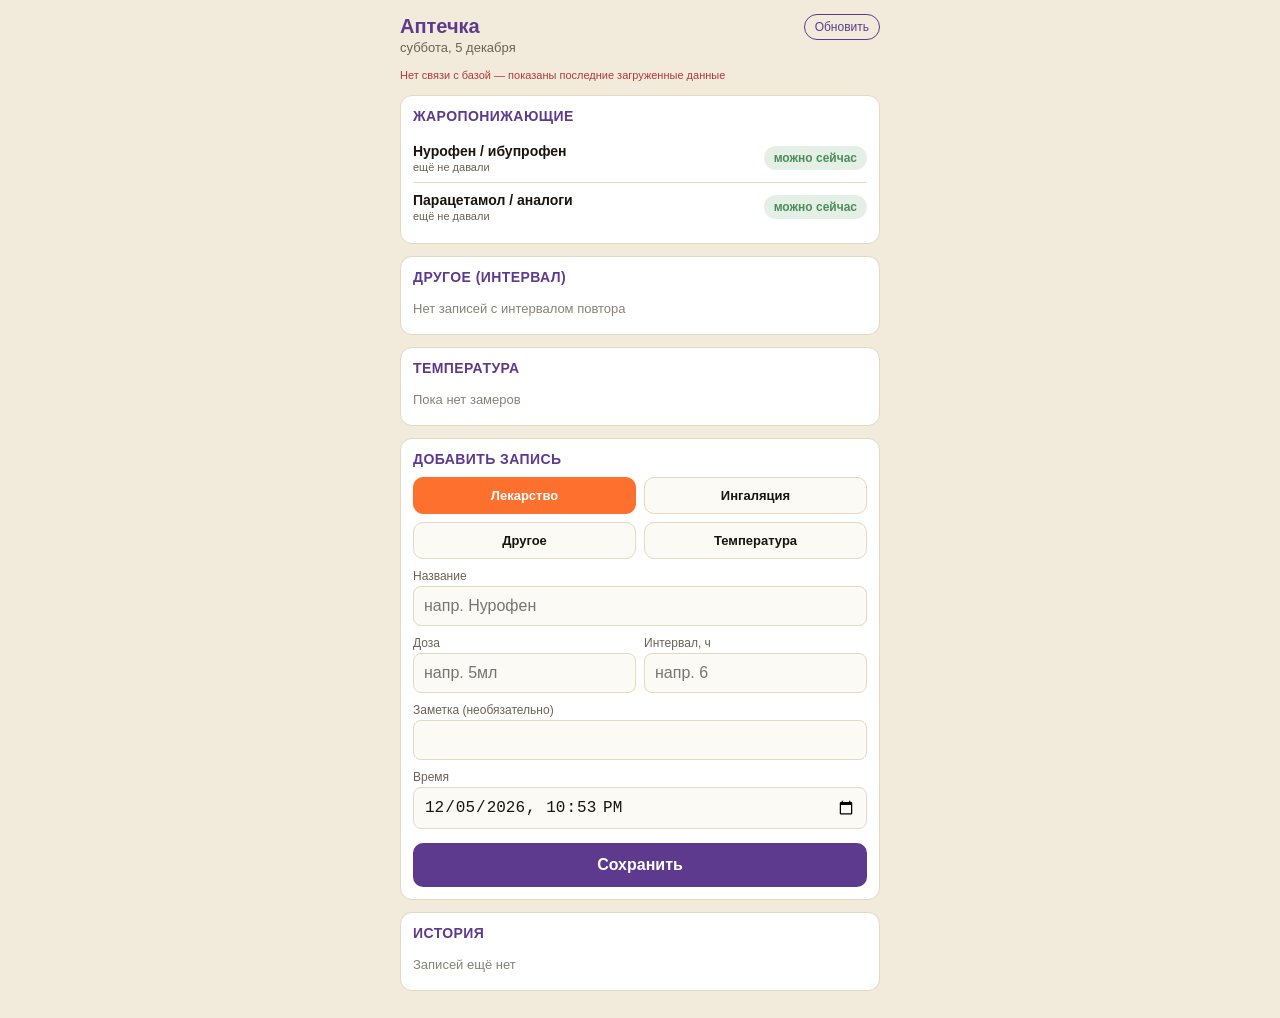
==== aptechka.html @ 1206eee1 "Add files via upload" ====
<!DOCTYPE html>
<html lang="ru">
<head>
<meta charset="UTF-8">
<meta name="viewport" content="width=device-width, initial-scale=1.0">
<title>Аптечка</title>
<style>
  :root {
    --bg: #F2EBDB;
    --purple: #5D3A8E;
    --orange: #FE702D;
    --dark: #1A1410;
    --green: #4C8C5A;
    --red: #B23A3A;
    --card: #FFFFFF;
    --border: #E3D8C0;
  }
  * { box-sizing: border-box; }
  body {
    background: var(--bg);
    color: var(--dark);
    font-family: -apple-system, BlinkMacSystemFont, "Segoe UI", Roboto, sans-serif;
    margin: 0;
    padding: 14px;
  }
  #mt-root { max-width: 480px; margin: 0 auto; }
  h1 { font-size: 20px; margin: 0 0 2px 0; color: var(--purple); display: inline-block; }
  .sub { font-size: 13px; color: #6b6259; margin-bottom: 14px; }
  .mt-head-row { display: flex; justify-content: space-between; align-items: center; }
  .mt-refresh {
    font-size: 12px; color: var(--purple); border: 1px solid var(--purple);
    border-radius: 20px; padding: 5px 10px; cursor: pointer; background: none;
  }
  .mt-sync-note { font-size: 11px; color: #8a8177; margin-bottom: 14px; }
  .mt-sync-note.err { color: var(--red); }

  .mt-section {
    background: var(--card); border-radius: 12px; padding: 12px;
    margin-bottom: 12px; border: 1px solid var(--border);
  }
  .mt-section h2 {
    font-size: 14px; margin: 0 0 10px 0; color: var(--purple);
    text-transform: uppercase; letter-spacing: 0.03em;
  }

  .mt-status-row {
    display: flex; justify-content: space-between; align-items: center;
    padding: 9px 0; border-bottom: 1px solid var(--border); gap: 8px;
  }
  .mt-status-row:last-child { border-bottom: none; }
  .mt-status-name { font-weight: 600; font-size: 14px; }
  .mt-status-sub { font-size: 11px; color: #6b6259; margin-top: 2px; }
  .mt-chip {
    padding: 5px 10px; border-radius: 20px; font-size: 12px;
    font-weight: 700; white-space: nowrap;
  }
  .mt-chip.ok { background: #E4F0E5; color: var(--green); }
  .mt-chip.wait { background: #FFE9DC; color: var(--orange); }
  .mt-chip.warn { background: #F7DEDE; color: var(--red); }
  .mt-empty { font-size: 13px; color: #8a8177; padding: 6px 0; }

  .mt-temp-list { display: flex; flex-direction: column; gap: 2px; }
  .mt-temp-item { display: flex; justify-content: space-between; font-size: 13px; padding: 5px 0; }

  .mt-type-grid { display: grid; grid-template-columns: 1fr 1fr; gap: 8px; margin-bottom: 4px; }
  .mt-type-btn {
    padding: 10px 6px; text-align: center; border-radius: 10px;
    background: #FCFAF4; border: 1px solid var(--border);
    font-size: 13px; font-weight: 600; cursor: pointer; -webkit-tap-highlight-color: transparent;
  }
  .mt-type-btn.active { background: var(--orange); color: white; border-color: var(--orange); }

  .mt-form label { display: block; font-size: 12px; color: #6b6259; margin: 10px 0 3px 0; }
  .mt-form input {
    width: 100%; padding: 10px; border-radius: 8px; border: 1px solid var(--border);
    font-size: 16px; background: #FCFAF4; color: var(--dark);
  }
  .mt-row2 { display: flex; gap: 8px; }
  .mt-row2 > div { flex: 1; }

  .mt-btn {
    margin-top: 14px; width: 100%; padding: 13px; border-radius: 10px; border: none;
    background: var(--purple); color: white; font-weight: 700; font-size: 16px; cursor: pointer;
  }
  .mt-btn:disabled { opacity: 0.5; }

  .mt-history-item {
    display: flex; justify-content: space-between; align-items: flex-start;
    padding: 8px 0; border-bottom: 1px solid var(--border); font-size: 13px; gap: 8px;
  }
  .mt-history-item:last-child { border-bottom: none; }
  .mt-history-left { flex: 1; }
  .mt-history-time { color: #6b6259; font-size: 11px; }
  .mt-del {
    background: none; border: none; color: #b0a595; font-size: 20px;
    cursor: pointer; padding: 0 6px; line-height: 1;
  }
</style>
</head>
<body>
<div id="mt-root">
  <div id="mt-app"><div class="mt-empty">Загрузка...</div></div>
</div>

<script>
(function() {
  var SB = "https://btgtgcwbrrnfbctchata.supabase.co";
  var SK = "eyJhbGciOiJIUzI1NiIsInR5cCI6IkpXVCJ9.eyJpc3MiOiJzdXBhYmFzZSIsInJlZiI6ImJ0Z3RnY3dicnJuZmJjdGNoYXRhIiwicm9sZSI6ImFub24iLCJpYXQiOjE3NzY3MTQ2OTgsImV4cCI6MjA5MjI5MDY5OH0.lyEWFcmsL3GIm0FrEZdGkK2uRSx26cNiBGFvCVsjdsY";
  var SH = { "apikey": SK, "Authorization": "Bearer " + SK, "Content-Type": "application/json", "Prefer": "return=representation" };
  var TABLE = "med_log";

  var state = { entries: [], formType: "Лекарство", syncError: null, loaded: false };

  var FAMILIES = {
    ibuprofen: { label: "Нурофен / ибупрофен", keywords: ["нурофен","ибупрофен","ибуфен","адвил","некст"] },
    paracetamol: { label: "Парацетамол / аналоги", keywords: ["парацетамол","панадол","panadol","эффералган","цефекон","калпол","тайленол"] }
  };
  var SAME_INTERVAL_H = 6;
  var CROSS_INTERVAL_H = 1;

  function detectFamily(name) {
    var n = (name || "").toLowerCase();
    for (var key in FAMILIES) {
      var kws = FAMILIES[key].keywords;
      for (var i = 0; i < kws.length; i++) {
        if (n.indexOf(kws[i]) !== -1) return key;
      }
    }
    return null;
  }

  function detectInterval(name) {
    return detectFamily(name) ? SAME_INTERVAL_H : null;
  }

  function fmtTime(iso) {
    var d = new Date(iso);
    var hh = String(d.getHours()).padStart(2, "0");
    var mm = String(d.getMinutes()).padStart(2, "0");
    var day = d.toLocaleDateString("ru-RU", { day: "2-digit", month: "2-digit" });
    var isToday = d.toDateString() === new Date().toDateString();
    return (isToday ? "" : day + " ") + hh + ":" + mm;
  }

  function fmtDuration(ms) {
    var neg = ms < 0;
    ms = Math.abs(ms);
    var totalMin = Math.round(ms / 60000);
    var h = Math.floor(totalMin / 60);
    var m = totalMin % 60;
    var str = (h > 0 ? h + "ч " : "") + m + "м";
    return neg ? "просрочено на " + str : str;
  }

  function nowLocalInputValue() {
    var d = new Date();
    d.setMinutes(d.getMinutes() - d.getTimezoneOffset());
    return d.toISOString().slice(0, 16);
  }

  function escapeHtml(s) {
    if (s === undefined || s === null) return "";
    return String(s).replace(/[&<>"']/g, function(c) {
      return { "&": "&amp;", "<": "&lt;", ">": "&gt;", '"': "&quot;", "'": "&#39;" }[c];
    });
  }

  async function dbList() {
    var res = await fetch(SB + "/rest/v1/" + TABLE + "?order=time.desc&limit=200", { headers: SH });
    if (!res.ok) throw new Error("list failed: " + res.status);
    return res.json();
  }

  async function dbInsert(entry) {
    var res = await fetch(SB + "/rest/v1/" + TABLE, {
      method: "POST", headers: SH, body: JSON.stringify(entry)
    });
    if (!res.ok) throw new Error("insert failed: " + res.status);
    return res.json();
  }

  async function dbDelete(id) {
    var res = await fetch(SB + "/rest/v1/" + TABLE + "?id=eq." + id, {
      method: "DELETE", headers: SH
    });
    if (!res.ok) throw new Error("delete failed: " + res.status);
  }

  async function refresh(silent) {
    try {
      var rows = await dbList();
      state.entries = rows;
      state.syncError = null;
      state.loaded = true;
    } catch (e) {
      state.syncError = "Нет связи с базой — показаны последние загруженные данные";
      state.loaded = true;
    }
    render();
  }

  function lastOf(entries, predicate) {
    var filtered = entries.filter(predicate);
    if (filtered.length === 0) return null;
    return filtered.reduce(function(a, b) { return new Date(a.time) > new Date(b.time) ? a : b; });
  }

  function renderAntipyreticBoard() {
    var entries = state.entries.filter(function(e) { return e.type === "Лекарство"; });
    var now = new Date();
    var html = "";
    var lastByFamily = {};
    for (var key in FAMILIES) {
      lastByFamily[key] = lastOf(entries, function(e) { return detectFamily(e.name) === key; });
    }
    for (var famKey in FAMILIES) {
      var own = lastByFamily[famKey];
      var otherKey = famKey === "ibuprofen" ? "paracetamol" : "ibuprofen";
      var other = lastByFamily[otherKey];
      var constraints = [];
      if (own) constraints.push(new Date(own.time).getTime() + SAME_INTERVAL_H * 3600000);
      if (other) constraints.push(new Date(other.time).getTime() + CROSS_INTERVAL_H * 3600000);
      var chipClass = "ok", chipText = "можно сейчас";
      if (constraints.length > 0) {
        var nextAllowed = Math.max.apply(null, constraints);
        var remaining = nextAllowed - now;
        if (remaining > 0) { chipClass = "wait"; chipText = "через " + fmtDuration(remaining); }
      }
      var count24 = entries.filter(function(e) {
        return detectFamily(e.name) === famKey && (now - new Date(e.time)) < 24 * 3600000;
      }).length;
      var maxPerDay = Math.floor(24 / SAME_INTERVAL_H);
      var warnLine = "";
      if (count24 >= maxPerDay) {
        chipClass = chipClass === "wait" ? "wait" : "warn";
        warnLine = '<div class="mt-status-sub" style="color:var(--red);">' + count24 + ' раз за 24ч — обычно максимум ' + maxPerDay + '</div>';
      }
      var subLine = own
        ? "последний: " + escapeHtml(own.name) + (own.dose ? " · " + escapeHtml(own.dose) : "") + " · " + fmtTime(own.time)
        : "ещё не давали";
      html += '<div class="mt-status-row">' +
        '<div>' +
          '<div class="mt-status-name">' + FAMILIES[famKey].label + '</div>' +
          '<div class="mt-status-sub">' + subLine + '</div>' +
          warnLine +
        '</div>' +
        '<div class="mt-chip ' + chipClass + '">' + chipText + '</div>' +
      '</div>';
    }
    return html;
  }

  function renderOtherBoard() {
    var entries = state.entries.filter(function(e) {
      return (e.type === "Ингаляция" || e.type === "Другое") && e.interval_h && !detectFamily(e.name);
    });
    var groups = {};
    entries.forEach(function(e) {
      var key = e.name.trim().toLowerCase();
      if (!groups[key] || new Date(e.time) > new Date(groups[key].last.time)) {
        groups[key] = { last: e, name: e.name };
      }
    });
    var keys = Object.keys(groups);
    if (keys.length === 0) return '<div class="mt-empty">Нет записей с интервалом повтора</div>';
    var now = new Date();
    var html = "";
    keys.forEach(function(key) {
      var g = groups[key];
      var last = g.last;
      var nextTime = new Date(new Date(last.time).getTime() + last.interval_h * 3600000);
      var remaining = nextTime - now;
      var chipClass = remaining > 0 ? "wait" : "ok";
      var chipText = remaining > 0 ? "через " + fmtDuration(remaining) : "можно сейчас";
      html += '<div class="mt-status-row">' +
        '<div>' +
          '<div class="mt-status-name">' + escapeHtml(g.name) + '</div>' +
          '<div class="mt-status-sub">последний: ' + fmtTime(last.time) + (last.dose ? " · " + escapeHtml(last.dose) : "") + '</div>' +
        '</div>' +
        '<div class="mt-chip ' + chipClass + '">' + chipText + '</div>' +
      '</div>';
    });
    return html;
  }

  function renderTempList() {
    var temps = state.entries.filter(function(e) { return e.type === "Температура"; })
      .sort(function(a, b) { return new Date(b.time) - new Date(a.time); })
      .slice(0, 6);
    if (temps.length === 0) return '<div class="mt-empty">Пока нет замеров</div>';
    var html = '<div class="mt-temp-list">';
    temps.forEach(function(t, i) {
      var arrow = "";
      if (i < temps.length - 1) {
        var diff = parseFloat(t.dose) - parseFloat(temps[i + 1].dose);
        if (diff > 0.05) arrow = ' <span style="color:var(--red);">&#8593;</span>';
        else if (diff < -0.05) arrow = ' <span style="color:var(--green);">&#8595;</span>';
      }
      html += '<div class="mt-temp-item"><span>' + escapeHtml(t.dose) + '&deg;' + arrow + '</span><span class="mt-history-time">' + fmtTime(t.time) + '</span></div>';
    });
    html += '</div>';
    return html;
  }

  function renderHistory() {
    var entries = state.entries.slice(0, 25);
    if (entries.length === 0) return '<div class="mt-empty">Записей ещё нет</div>';
    var html = "";
    entries.forEach(function(e) {
      var label = e.type === "Температура" ? "&#127777; " + escapeHtml(e.dose) + "&deg;" : escapeHtml(e.name) + (e.dose ? " · " + escapeHtml(e.dose) : "");
      var typeTag = e.type !== "Температура" ? '<span style="color:#8a8177;"> · ' + e.type + '</span>' : "";
      html += '<div class="mt-history-item">' +
        '<div class="mt-history-left">' +
          '<div>' + label + typeTag + '</div>' +
          (e.note ? '<div class="mt-status-sub">' + escapeHtml(e.note) + '</div>' : '') +
          '<div class="mt-history-time">' + fmtTime(e.time) + '</div>' +
        '</div>' +
        '<button class="mt-del" onclick="mtDelete(\'' + e.id + '\')">&times;</button>' +
      '</div>';
    });
    return html;
  }

  function render() {
    var app = document.getElementById("mt-app");
    if (!state.loaded) { app.innerHTML = '<div class="mt-empty">Загрузка...</div>'; return; }
    var t = state.formType;

    app.innerHTML =
      '<div class="mt-head-row"><h1>Аптечка</h1><button class="mt-refresh" onclick="mtRefresh()">Обновить</button></div>' +
      '<div class="sub">' + new Date().toLocaleDateString("ru-RU", { weekday: "long", day: "numeric", month: "long" }) + '</div>' +
      (state.syncError ? '<div class="mt-sync-note err">' + state.syncError + '</div>' : '<div class="mt-sync-note">синхронизировано, видно на всех устройствах по этой ссылке</div>') +

      '<div class="mt-section"><h2>Жаропонижающие</h2>' + renderAntipyreticBoard() + '</div>' +
      '<div class="mt-section"><h2>Другое (интервал)</h2>' + renderOtherBoard() + '</div>' +
      '<div class="mt-section"><h2>Температура</h2>' + renderTempList() + '</div>' +

      '<div class="mt-section">' +
        '<h2>Добавить запись</h2>' +
        '<div class="mt-type-grid">' +
          '<div class="mt-type-btn ' + (t === "Лекарство" ? "active" : "") + '" onclick="mtSetType(\'Лекарство\')">Лекарство</div>' +
          '<div class="mt-type-btn ' + (t === "Ингаляция" ? "active" : "") + '" onclick="mtSetType(\'Ингаляция\')">Ингаляция</div>' +
          '<div class="mt-type-btn ' + (t === "Другое" ? "active" : "") + '" onclick="mtSetType(\'Другое\')">Другое</div>' +
          '<div class="mt-type-btn ' + (t === "Температура" ? "active" : "") + '" onclick="mtSetType(\'Температура\')">Температура</div>' +
        '</div>' +
        '<div class="mt-form" id="mt-form-fields"></div>' +
        '<button class="mt-btn" id="mt-save-btn" onclick="mtAdd()">Сохранить</button>' +
      '</div>' +

      '<div class="mt-section">' +
        '<h2>История</h2>' +
        renderHistory() +
      '</div>';

    renderFormFields();
  }

  function renderFormFields() {
    var el = document.getElementById("mt-form-fields");
    var t = state.formType;
    if (t === "Температура") {
      el.innerHTML =
        '<label>Температура, °C</label>' +
        '<input id="mt-temp" type="number" step="0.1" inputmode="decimal" placeholder="напр. 38.7" />' +
        '<label>Время</label>' +
        '<input id="mt-time" type="datetime-local" value="' + nowLocalInputValue() + '" />';
    } else {
      el.innerHTML =
        '<label>Название</label>' +
        '<input id="mt-name" list="mt-suggest" placeholder="напр. Нурофен" oninput="mtOnNameInput()" />' +
        '<datalist id="mt-suggest">' +
          '<option value="Нурофен">' +
          '<option value="Парацетамол">' +
          '<option value="Беродуал">' +
          '<option value="Пульмикорт">' +
        '</datalist>' +
        '<div class="mt-row2">' +
          '<div><label>Доза</label><input id="mt-dose" placeholder="напр. 5мл" /></div>' +
          '<div><label>Интервал, ч</label><input id="mt-interval" type="number" step="0.5" placeholder="напр. 6" /></div>' +
        '</div>' +
        '<label>Заметка (необязательно)</label>' +
        '<input id="mt-note" placeholder="" />' +
        '<label>Время</label>' +
        '<input id="mt-time" type="datetime-local" value="' + nowLocalInputValue() + '" />';
    }
  }

  window.mtSetType = function(t) { state.formType = t; render(); };

  window.mtOnNameInput = function() {
    var nameEl = document.getElementById("mt-name");
    var intervalEl = document.getElementById("mt-interval");
    if (!nameEl || !intervalEl) return;
    var detected = detectInterval(nameEl.value);
    if (detected) intervalEl.value = detected;
  };

  window.mtRefresh = function() { refresh(); };

  window.mtAdd = async function() {
    var timeVal = document.getElementById("mt-time").value;
    if (!timeVal) { alert("Укажи время"); return; }
    var time = new Date(timeVal).toISOString();
    var type = state.formType;
    var payload = null;

    if (type === "Температура") {
      var temp = document.getElementById("mt-temp").value;
      if (!temp) { alert("Укажи температуру"); return; }
      payload = { type: type, name: "Температура", dose: temp, time: time };
    } else {
      var name = document.getElementById("mt-name").value.trim();
      if (!name) { alert("Укажи название"); return; }
      var dose = document.getElementById("mt-dose").value.trim();
      var interval = parseFloat(document.getElementById("mt-interval").value) || null;
      var note = document.getElementById("mt-note").value.trim();
      payload = { type: type, name: name, dose: dose, interval_h: interval, note: note, time: time };
    }

    var btn = document.getElementById("mt-save-btn");
    btn.disabled = true;
    btn.textContent = "Сохраняю...";
    try {
      await dbInsert(payload);
      await refresh();
    } catch (e) {
      alert("Не удалось сохранить — проверь интернет и попробуй ещё раз.");
      btn.disabled = false;
      btn.textContent = "Сохранить";
    }
  };

  window.mtDelete = async function(id) {
    try {
      await dbDelete(id);
      await refresh();
    } catch (e) {
      alert("Не удалось удалить — проверь интернет.");
    }
  };

  refresh();
  setInterval(function() { refresh(true); }, 20000);
  window.addEventListener("focus", function() { refresh(true); });
})();
</script>
</body>
</html>
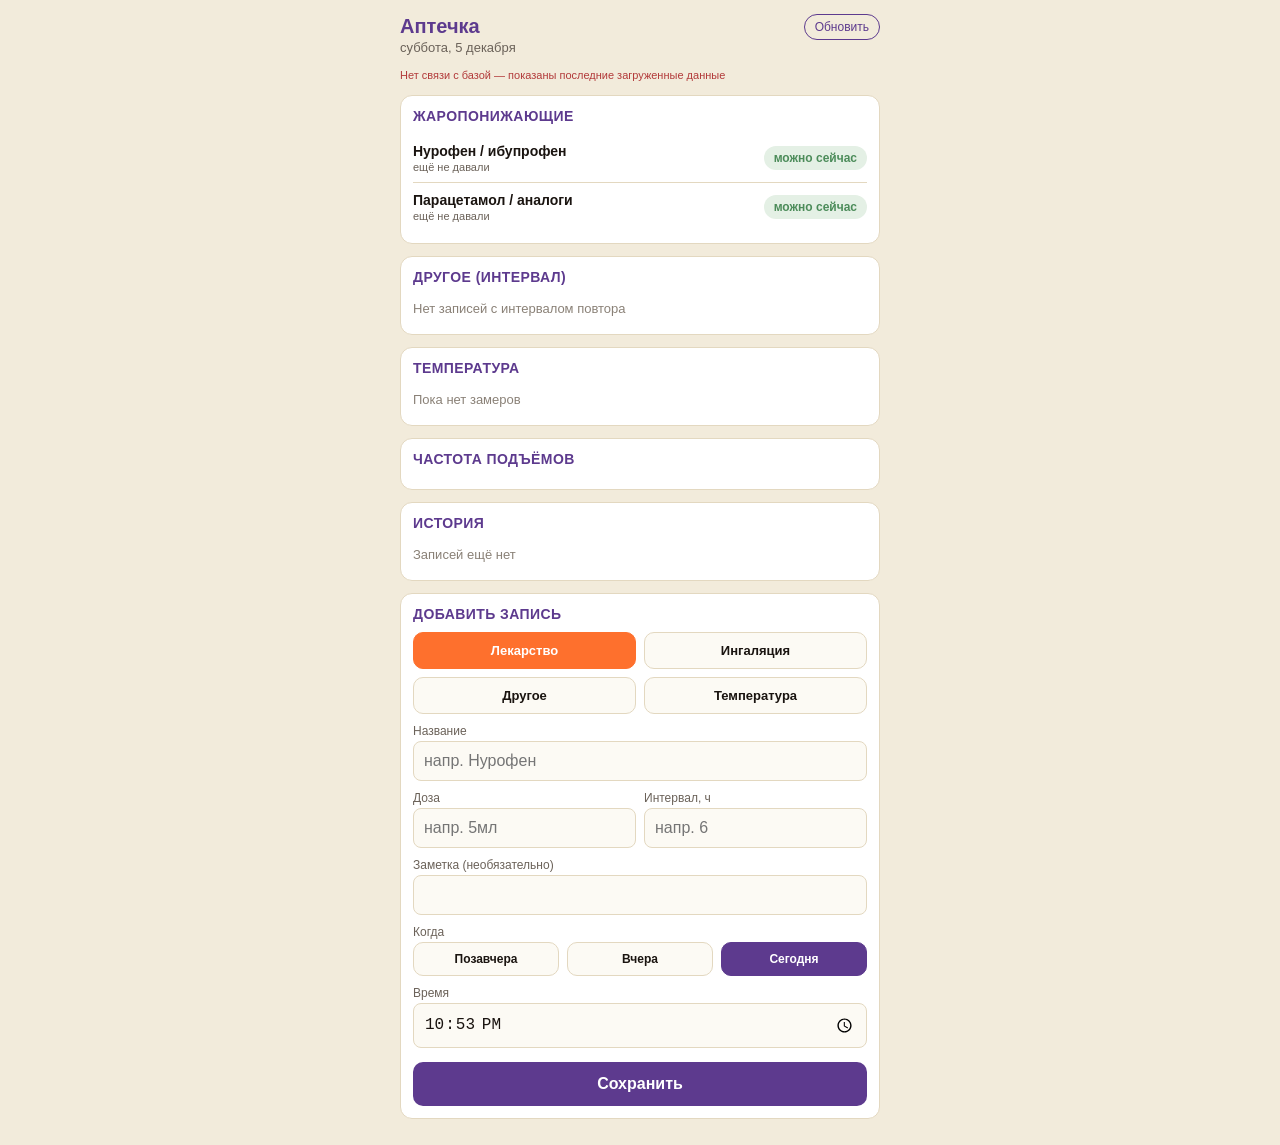
==== commit 21837dc9: "Add files via upload" ====
--- a/aptechka.html
+++ b/aptechka.html
@@ -61,6 +61,9 @@
 
   .mt-temp-list { display: flex; flex-direction: column; gap: 2px; }
   .mt-temp-item { display: flex; justify-content: space-between; font-size: 13px; padding: 5px 0; }
+  .mt-freq-stats { font-size: 13px; line-height: 1.6; margin-bottom: 8px; }
+  .mt-freq-stats b { color: var(--purple); }
+  .mt-sparkline { width: 100%; height: auto; display: block; }
 
   .mt-type-grid { display: grid; grid-template-columns: 1fr 1fr; gap: 8px; margin-bottom: 4px; }
   .mt-type-btn {
@@ -69,6 +72,14 @@
     font-size: 13px; font-weight: 600; cursor: pointer; -webkit-tap-highlight-color: transparent;
   }
   .mt-type-btn.active { background: var(--orange); color: white; border-color: var(--orange); }
+
+  .mt-day-grid { display: grid; grid-template-columns: 1fr 1fr 1fr; gap: 8px; }
+  .mt-day-btn {
+    padding: 9px 4px; text-align: center; border-radius: 10px;
+    background: #FCFAF4; border: 1px solid var(--border);
+    font-size: 12px; font-weight: 600; cursor: pointer; -webkit-tap-highlight-color: transparent;
+  }
+  .mt-day-btn.active { background: var(--purple); color: white; border-color: var(--purple); }
 
   .mt-form label { display: block; font-size: 12px; color: #6b6259; margin: 10px 0 3px 0; }
   .mt-form input {
@@ -108,8 +119,9 @@
   var SK = "eyJhbGciOiJIUzI1NiIsInR5cCI6IkpXVCJ9.eyJpc3MiOiJzdXBhYmFzZSIsInJlZiI6ImJ0Z3RnY3dicnJuZmJjdGNoYXRhIiwicm9sZSI6ImFub24iLCJpYXQiOjE3NzY3MTQ2OTgsImV4cCI6MjA5MjI5MDY5OH0.lyEWFcmsL3GIm0FrEZdGkK2uRSx26cNiBGFvCVsjdsY";
   var SH = { "apikey": SK, "Authorization": "Bearer " + SK, "Content-Type": "application/json", "Prefer": "return=representation" };
   var TABLE = "med_log";
-
-  var state = { entries: [], formType: "Лекарство", syncError: null, loaded: false };
+  var TEMP_THRESHOLD = 38.0;
+
+  var state = { entries: [], formType: "Лекарство", formDay: 0, syncError: null, loaded: false };
 
   var FAMILIES = {
     ibuprofen: { label: "Нурофен / ибупрофен", keywords: ["нурофен","ибупрофен","ибуфен","адвил","некст"] },
@@ -133,10 +145,12 @@
     return detectFamily(name) ? SAME_INTERVAL_H : null;
   }
 
+  function pad2(n) { return String(n).padStart(2, "0"); }
+
   function fmtTime(iso) {
     var d = new Date(iso);
-    var hh = String(d.getHours()).padStart(2, "0");
-    var mm = String(d.getMinutes()).padStart(2, "0");
+    var hh = pad2(d.getHours());
+    var mm = pad2(d.getMinutes());
     var day = d.toLocaleDateString("ru-RU", { day: "2-digit", month: "2-digit" });
     var isToday = d.toDateString() === new Date().toDateString();
     return (isToday ? "" : day + " ") + hh + ":" + mm;
@@ -152,10 +166,17 @@
     return neg ? "просрочено на " + str : str;
   }
 
-  function nowLocalInputValue() {
+  function fmtHours(h) {
+    if (h === null || h === undefined) return "-";
+    var hh = Math.floor(h);
+    var mm = Math.round((h - hh) * 60);
+    if (mm === 60) { hh += 1; mm = 0; }
+    return (hh > 0 ? hh + "ч " : "") + mm + "м";
+  }
+
+  function nowTimeValue() {
     var d = new Date();
-    d.setMinutes(d.getMinutes() - d.getTimezoneOffset());
-    return d.toISOString().slice(0, 16);
+    return pad2(d.getHours()) + ":" + pad2(d.getMinutes());
   }
 
   function escapeHtml(s) {
@@ -186,7 +207,7 @@
     if (!res.ok) throw new Error("delete failed: " + res.status);
   }
 
-  async function refresh(silent) {
+  async function refresh() {
     try {
       var rows = await dbList();
       state.entries = rows;
@@ -196,7 +217,8 @@
       state.syncError = "Нет связи с базой — показаны последние загруженные данные";
       state.loaded = true;
     }
-    render();
+    renderShellIfNeeded();
+    renderData();
   }
 
   function lastOf(entries, predicate) {
@@ -302,6 +324,63 @@
     return html;
   }
 
+  function renderTempFrequency() {
+    var temps = state.entries.filter(function(e) { return e.type === "Температура"; })
+      .slice().sort(function(a, b) { return new Date(a.time) - new Date(b.time); });
+    if (temps.length === 0) return "";
+
+    var now = new Date();
+    var spikes = temps.filter(function(t) { return parseFloat(t.dose) >= TEMP_THRESHOLD; });
+    var statsHtml = "";
+
+    if (spikes.length === 0) {
+      statsHtml = '<div class="mt-freq-stats">Подъёмов ≥' + TEMP_THRESHOLD + '° пока не зафиксировано</div>';
+    } else {
+      var count24 = spikes.filter(function(s) { return (now - new Date(s.time)) < 24 * 3600000; }).length;
+      var gaps = [];
+      for (var i = 1; i < spikes.length; i++) {
+        gaps.push((new Date(spikes[i].time) - new Date(spikes[i - 1].time)) / 3600000);
+      }
+      var avgGap = gaps.length ? (gaps.reduce(function(a, b) { return a + b; }, 0) / gaps.length) : null;
+      var last = spikes[spikes.length - 1];
+      var sinceLast = now - new Date(last.time);
+
+      statsHtml = '<div class="mt-freq-stats">' +
+        'Подъёмов ≥' + TEMP_THRESHOLD + '° за 24ч: <b>' + count24 + '</b><br/>' +
+        (avgGap !== null ? 'Средний интервал между подъёмами: <b>' + fmtHours(avgGap) + '</b><br/>' : '') +
+        'С последнего подъёма (' + fmtTime(last.time) + '): <b>' + fmtDuration(sinceLast) + '</b>' +
+        '</div>';
+    }
+
+    var recent = temps.slice(-12);
+    var min = 35, max = 40;
+    var w = 440, h = 70, pad = 6;
+    var stepX = recent.length > 1 ? (w - pad * 2) / (recent.length - 1) : 0;
+    var pts = recent.map(function(t, i) {
+      var val = parseFloat(t.dose);
+      var clamped = Math.max(min, Math.min(max, val));
+      var x = pad + i * stepX;
+      var y = h - pad - ((clamped - min) / (max - min)) * (h - pad * 2);
+      return { x: x, y: y, val: val };
+    });
+    var thresholdY = h - pad - ((TEMP_THRESHOLD - min) / (max - min)) * (h - pad * 2);
+    var polyPoints = pts.map(function(p) { return p.x + "," + p.y; }).join(" ");
+    var circles = pts.map(function(p) {
+      var color = p.val >= TEMP_THRESHOLD ? "var(--red)" : "var(--purple)";
+      return '<circle cx="' + p.x + '" cy="' + p.y + '" r="3" fill="' + color + '" />';
+    }).join("");
+
+    var svg = recent.length > 1
+      ? '<svg class="mt-sparkline" viewBox="0 0 ' + w + ' ' + h + '" xmlns="http://www.w3.org/2000/svg">' +
+          '<line x1="' + pad + '" y1="' + thresholdY + '" x2="' + (w - pad) + '" y2="' + thresholdY + '" stroke="var(--orange)" stroke-width="1" stroke-dasharray="4,3" />' +
+          '<polyline points="' + polyPoints + '" fill="none" stroke="var(--purple)" stroke-width="2" />' +
+          circles +
+        '</svg>'
+      : "";
+
+    return statsHtml + svg;
+  }
+
   function renderHistory() {
     var entries = state.entries.slice(0, 25);
     if (entries.length === 0) return '<div class="mt-empty">Записей ещё нет</div>';
@@ -321,49 +400,66 @@
     return html;
   }
 
-  function render() {
+  var shellBuilt = false;
+
+  function renderShellIfNeeded() {
+    if (shellBuilt) return;
     var app = document.getElementById("mt-app");
-    if (!state.loaded) { app.innerHTML = '<div class="mt-empty">Загрузка...</div>'; return; }
-    var t = state.formType;
-
     app.innerHTML =
       '<div class="mt-head-row"><h1>Аптечка</h1><button class="mt-refresh" onclick="mtRefresh()">Обновить</button></div>' +
       '<div class="sub">' + new Date().toLocaleDateString("ru-RU", { weekday: "long", day: "numeric", month: "long" }) + '</div>' +
-      (state.syncError ? '<div class="mt-sync-note err">' + state.syncError + '</div>' : '<div class="mt-sync-note">синхронизировано, видно на всех устройствах по этой ссылке</div>') +
-
+      '<div id="mt-sync"></div>' +
+      '<div id="mt-data"></div>' +
+      '<div class="mt-section">' +
+        '<h2>Добавить запись</h2>' +
+        '<div class="mt-type-grid">' +
+          '<div class="mt-type-btn ' + (state.formType === "Лекарство" ? "active" : "") + '" onclick="mtSetType(\'Лекарство\')">Лекарство</div>' +
+          '<div class="mt-type-btn ' + (state.formType === "Ингаляция" ? "active" : "") + '" onclick="mtSetType(\'Ингаляция\')">Ингаляция</div>' +
+          '<div class="mt-type-btn ' + (state.formType === "Другое" ? "active" : "") + '" onclick="mtSetType(\'Другое\')">Другое</div>' +
+          '<div class="mt-type-btn ' + (state.formType === "Температура" ? "active" : "") + '" onclick="mtSetType(\'Температура\')">Температура</div>' +
+        '</div>' +
+        '<div class="mt-form" id="mt-form-fields"></div>' +
+        '<button class="mt-btn" id="mt-save-btn" onclick="mtAdd()">Сохранить</button>' +
+      '</div>';
+    shellBuilt = true;
+    renderFormFields();
+  }
+
+  function renderData() {
+    var syncEl = document.getElementById("mt-sync");
+    if (syncEl) {
+      syncEl.innerHTML = state.syncError
+        ? '<div class="mt-sync-note err">' + state.syncError + '</div>'
+        : '<div class="mt-sync-note">синхронизировано, видно на всех устройствах по этой ссылке</div>';
+    }
+    var dataEl = document.getElementById("mt-data");
+    if (!dataEl) return;
+    dataEl.innerHTML =
       '<div class="mt-section"><h2>Жаропонижающие</h2>' + renderAntipyreticBoard() + '</div>' +
       '<div class="mt-section"><h2>Другое (интервал)</h2>' + renderOtherBoard() + '</div>' +
       '<div class="mt-section"><h2>Температура</h2>' + renderTempList() + '</div>' +
-
-      '<div class="mt-section">' +
-        '<h2>Добавить запись</h2>' +
-        '<div class="mt-type-grid">' +
-          '<div class="mt-type-btn ' + (t === "Лекарство" ? "active" : "") + '" onclick="mtSetType(\'Лекарство\')">Лекарство</div>' +
-          '<div class="mt-type-btn ' + (t === "Ингаляция" ? "active" : "") + '" onclick="mtSetType(\'Ингаляция\')">Ингаляция</div>' +
-          '<div class="mt-type-btn ' + (t === "Другое" ? "active" : "") + '" onclick="mtSetType(\'Другое\')">Другое</div>' +
-          '<div class="mt-type-btn ' + (t === "Температура" ? "active" : "") + '" onclick="mtSetType(\'Температура\')">Температура</div>' +
-        '</div>' +
-        '<div class="mt-form" id="mt-form-fields"></div>' +
-        '<button class="mt-btn" id="mt-save-btn" onclick="mtAdd()">Сохранить</button>' +
-      '</div>' +
-
-      '<div class="mt-section">' +
-        '<h2>История</h2>' +
-        renderHistory() +
-      '</div>';
-
-    renderFormFields();
+      '<div class="mt-section"><h2>Частота подъёмов</h2>' + renderTempFrequency() + '</div>' +
+      '<div class="mt-section"><h2>История</h2>' + renderHistory() + '</div>';
   }
 
   function renderFormFields() {
     var el = document.getElementById("mt-form-fields");
     var t = state.formType;
+    var dayGrid =
+      '<label>Когда</label>' +
+      '<div class="mt-day-grid">' +
+        '<div class="mt-day-btn ' + (state.formDay === 2 ? "active" : "") + '" onclick="mtSetDay(2)">Позавчера</div>' +
+        '<div class="mt-day-btn ' + (state.formDay === 1 ? "active" : "") + '" onclick="mtSetDay(1)">Вчера</div>' +
+        '<div class="mt-day-btn ' + (state.formDay === 0 ? "active" : "") + '" onclick="mtSetDay(0)">Сегодня</div>' +
+      '</div>' +
+      '<label>Время</label>' +
+      '<input id="mt-time-only" type="time" value="' + nowTimeValue() + '" />';
+
     if (t === "Температура") {
       el.innerHTML =
         '<label>Температура, °C</label>' +
         '<input id="mt-temp" type="number" step="0.1" inputmode="decimal" placeholder="напр. 38.7" />' +
-        '<label>Время</label>' +
-        '<input id="mt-time" type="datetime-local" value="' + nowLocalInputValue() + '" />';
+        dayGrid;
     } else {
       el.innerHTML =
         '<label>Название</label>' +
@@ -380,12 +476,27 @@
         '</div>' +
         '<label>Заметка (необязательно)</label>' +
         '<input id="mt-note" placeholder="" />' +
-        '<label>Время</label>' +
-        '<input id="mt-time" type="datetime-local" value="' + nowLocalInputValue() + '" />';
-    }
-  }
-
-  window.mtSetType = function(t) { state.formType = t; render(); };
+        dayGrid;
+    }
+  }
+
+  window.mtSetType = function(t) {
+    state.formType = t;
+    state.formDay = 0;
+    document.querySelectorAll(".mt-type-btn").forEach(function(b) { b.classList.remove("active"); });
+    renderFormFields();
+    var buttons = document.querySelectorAll(".mt-type-grid .mt-type-btn");
+    var order = ["Лекарство", "Ингаляция", "Другое", "Температура"];
+    var idx = order.indexOf(t);
+    if (buttons[idx]) buttons[idx].classList.add("active");
+  };
+
+  window.mtSetDay = function(offset) {
+    state.formDay = offset;
+    document.querySelectorAll(".mt-day-btn").forEach(function(b, i) {
+      b.classList.toggle("active", (2 - i) === offset);
+    });
+  };
 
   window.mtOnNameInput = function() {
     var nameEl = document.getElementById("mt-name");
@@ -397,10 +508,19 @@
 
   window.mtRefresh = function() { refresh(); };
 
+  function buildTimeISO() {
+    var timeVal = document.getElementById("mt-time-only").value;
+    if (!timeVal) return null;
+    var parts = timeVal.split(":");
+    var d = new Date();
+    d.setDate(d.getDate() - state.formDay);
+    d.setHours(parseInt(parts[0], 10), parseInt(parts[1], 10), 0, 0);
+    return d.toISOString();
+  }
+
   window.mtAdd = async function() {
-    var timeVal = document.getElementById("mt-time").value;
-    if (!timeVal) { alert("Укажи время"); return; }
-    var time = new Date(timeVal).toISOString();
+    var time = buildTimeISO();
+    if (!time) { alert("Укажи время"); return; }
     var type = state.formType;
     var payload = null;
 
@@ -422,12 +542,14 @@
     btn.textContent = "Сохраняю...";
     try {
       await dbInsert(payload);
+      state.formDay = 0;
+      renderFormFields();
       await refresh();
     } catch (e) {
       alert("Не удалось сохранить — проверь интернет и попробуй ещё раз.");
-      btn.disabled = false;
-      btn.textContent = "Сохранить";
-    }
+    }
+    btn.disabled = false;
+    btn.textContent = "Сохранить";
   };
 
   window.mtDelete = async function(id) {
@@ -440,8 +562,8 @@
   };
 
   refresh();
-  setInterval(function() { refresh(true); }, 20000);
-  window.addEventListener("focus", function() { refresh(true); });
+  setInterval(function() { refresh(); }, 20000);
+  window.addEventListener("focus", function() { refresh(); });
 })();
 </script>
 </body>
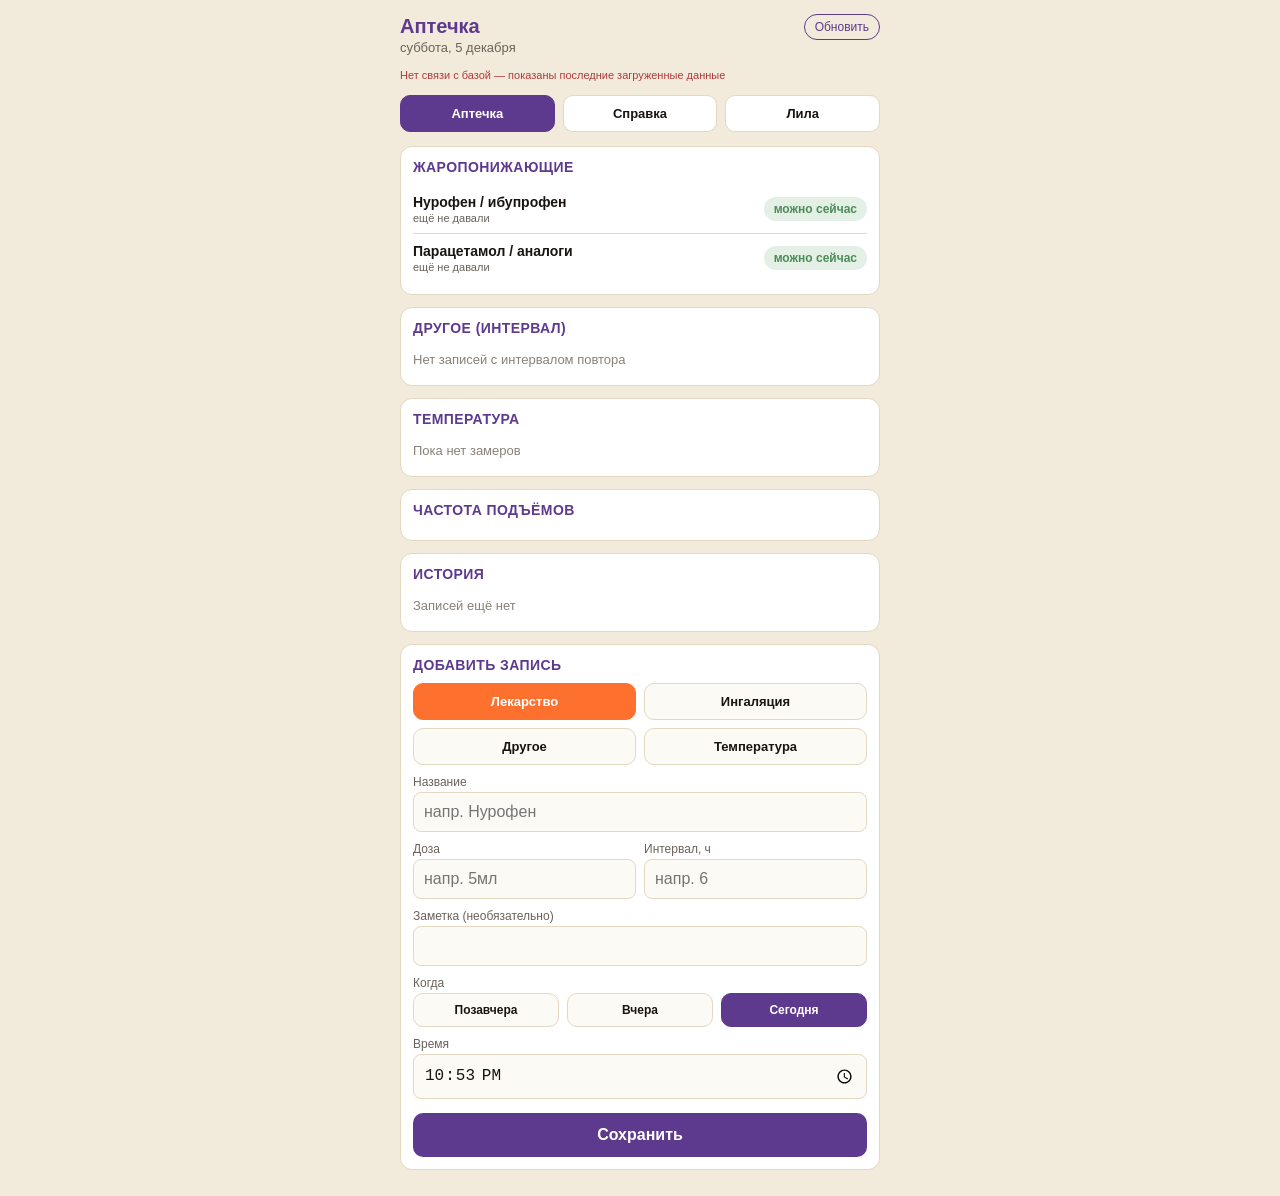
==== commit 1aaa0b45: "Add files via upload" ====
--- a/aptechka.html
+++ b/aptechka.html
@@ -34,6 +34,17 @@
   .mt-sync-note { font-size: 11px; color: #8a8177; margin-bottom: 14px; }
   .mt-sync-note.err { color: var(--red); }
 
+  .mt-tabs { display: flex; gap: 8px; margin-bottom: 14px; }
+  .mt-tab {
+    flex: 1; padding: 10px 4px; text-align: center; border-radius: 10px;
+    background: var(--card); border: 1px solid var(--border);
+    font-weight: 600; font-size: 13px; cursor: pointer; -webkit-tap-highlight-color: transparent;
+  }
+  .mt-tab.active { background: var(--purple); color: white; border-color: var(--purple); }
+
+  .mt-screen { display: none; }
+  .mt-screen.active { display: block; }
+
   .mt-section {
     background: var(--card); border-radius: 12px; padding: 12px;
     margin-bottom: 12px; border: 1px solid var(--border);
@@ -82,7 +93,7 @@
   .mt-day-btn.active { background: var(--purple); color: white; border-color: var(--purple); }
 
   .mt-form label { display: block; font-size: 12px; color: #6b6259; margin: 10px 0 3px 0; }
-  .mt-form input {
+  .mt-form input, .mt-form select {
     width: 100%; padding: 10px; border-radius: 8px; border: 1px solid var(--border);
     font-size: 16px; background: #FCFAF4; color: var(--dark);
   }
@@ -106,10 +117,41 @@
     background: none; border: none; color: #b0a595; font-size: 20px;
     cursor: pointer; padding: 0 6px; line-height: 1;
   }
+
+  .mt-guide-drug {
+    background: #FCFAF4; border: 1px solid var(--border); border-radius: 10px;
+    padding: 10px; margin-top: 10px;
+  }
+  .mt-guide-drug-name { font-weight: 700; font-size: 14px; color: var(--purple); margin-bottom: 6px; }
+  .mt-guide-result {
+    font-size: 15px; font-weight: 700; color: var(--dark); margin-top: 8px;
+    padding-top: 8px; border-top: 1px dashed var(--border);
+  }
+  .mt-guide-result .mt-guide-sub { font-size: 11px; font-weight: 400; color: #6b6259; }
+  .mt-disclaimer {
+    font-size: 11px; color: #8a8177; margin-top: 10px; line-height: 1.5;
+    border-left: 3px solid var(--orange); padding-left: 8px;
+  }
+
+  .mt-growth-add { display: flex; gap: 6px; align-items: center; }
+  .mt-growth-input {
+    width: 76px; padding: 8px; border-radius: 8px; border: 1px solid var(--border);
+    font-size: 14px; background: #FCFAF4;
+  }
 </style>
 </head>
 <body>
 <div id="mt-root">
+  <div class="mt-head-row"><h1>Аптечка</h1><button class="mt-refresh" onclick="mtRefresh()">Обновить</button></div>
+  <div class="sub" id="mt-date"></div>
+  <div id="mt-sync"></div>
+
+  <div class="mt-tabs">
+    <div class="mt-tab active" id="mt-tabbtn-aptechka" onclick="mtSetScreen('aptechka')">Аптечка</div>
+    <div class="mt-tab" id="mt-tabbtn-guide" onclick="mtSetScreen('guide')">Справка</div>
+    <div class="mt-tab" id="mt-tabbtn-lila" onclick="mtSetScreen('lila')">Лила</div>
+  </div>
+
   <div id="mt-app"><div class="mt-empty">Загрузка...</div></div>
 </div>
 
@@ -121,7 +163,7 @@
   var TABLE = "med_log";
   var TEMP_THRESHOLD = 38.0;
 
-  var state = { entries: [], formType: "Лекарство", formDay: 0, syncError: null, loaded: false };
+  var state = { entries: [], formType: "Лекарство", formDay: 0, screen: "aptechka", syncError: null, loaded: false };
 
   var FAMILIES = {
     ibuprofen: { label: "Нурофен / ибупрофен", keywords: ["нурофен","ибупрофен","ибуфен","адвил","некст"] },
@@ -129,6 +171,55 @@
   };
   var SAME_INTERVAL_H = 6;
   var CROSS_INTERVAL_H = 1;
+
+  var DOSAGE_GUIDE = {
+    ibuprofen: {
+      label: "Ибупрофен (Нурофен и аналоги)",
+      mgPerKgLow: 5, mgPerKgHigh: 10,
+      maxTimesPerDay: 4,
+      concentrations: [
+        { label: "Таблетки 200мг", type: "tablet", mg: 200 },
+        { label: "Сусп. 100мг/5мл", type: "syrup", mg: 100 },
+        { label: "Капли 40мг/мл (200мг/5мл)", type: "syrup", mg: 200 },
+        { label: "Своя (укажи тип и дозу)", type: "custom", mg: null }
+      ]
+    },
+    paracetamol: {
+      label: "Парацетамол (Панадол и аналоги)",
+      mgPerKgLow: 10, mgPerKgHigh: 15,
+      maxTimesPerDay: 4,
+      concentrations: [
+        { label: "Таблетки 500мг", type: "tablet", mg: 500 },
+        { label: "Сусп. Панадол 120мг/5мл", type: "syrup", mg: 120 },
+        { label: "Сусп. Эффералган 150мг/5мл", type: "syrup", mg: 150 },
+        { label: "Своя (укажи тип и дозу)", type: "custom", mg: null }
+      ]
+    }
+  };
+  var guideCustomType = { ibuprofen: "syrup", paracetamol: "syrup" };
+
+  var GROWTH_METRICS = [
+    { key: "Рост", label: "Рост", unit: "см", placeholder: "см" },
+    { key: "Вес", label: "Вес", unit: "кг", placeholder: "кг" },
+    { key: "Нога", label: "Размер ноги", unit: "", placeholder: "напр. 24" },
+    { key: "Одежда", label: "Размер одежды", unit: "", placeholder: "напр. 92" }
+  ];
+
+  function formatFraction(n) {
+    if (isNaN(n) || n < 0) return "-";
+    var rounded = Math.round(n * 4) / 4;
+    var whole = Math.floor(rounded + 0.001);
+    var frac = rounded - whole;
+    var fracStr = "";
+    if (Math.abs(frac - 0.25) < 0.01) fracStr = "\u00BC";
+    else if (Math.abs(frac - 0.5) < 0.01) fracStr = "\u00BD";
+    else if (Math.abs(frac - 0.75) < 0.01) fracStr = "\u00BE";
+    var result = "";
+    if (whole > 0) result += whole;
+    if (fracStr) result += (whole > 0 ? " " : "") + fracStr;
+    if (!result) result = "0";
+    return result;
+  }
 
   function detectFamily(name) {
     var n = (name || "").toLowerCase();
@@ -187,7 +278,7 @@
   }
 
   async function dbList() {
-    var res = await fetch(SB + "/rest/v1/" + TABLE + "?order=time.desc&limit=200", { headers: SH });
+    var res = await fetch(SB + "/rest/v1/" + TABLE + "?order=time.desc&limit=300", { headers: SH });
     if (!res.ok) throw new Error("list failed: " + res.status);
     return res.json();
   }
@@ -218,7 +309,9 @@
       state.loaded = true;
     }
     renderShellIfNeeded();
-    renderData();
+    renderTopBar();
+    renderAptechkaData();
+    renderGrowthData();
   }
 
   function lastOf(entries, predicate) {
@@ -226,6 +319,8 @@
     if (filtered.length === 0) return null;
     return filtered.reduce(function(a, b) { return new Date(a.time) > new Date(b.time) ? a : b; });
   }
+
+  // ---------- Аптечка: расчёты ----------
 
   function renderAntipyreticBoard() {
     var entries = state.entries.filter(function(e) { return e.type === "Лекарство"; });
@@ -382,7 +477,7 @@
   }
 
   function renderHistory() {
-    var entries = state.entries.slice(0, 25);
+    var entries = state.entries.filter(function(e) { return e.type !== "Замер"; }).slice(0, 25);
     if (entries.length === 0) return '<div class="mt-empty">Записей ещё нет</div>';
     var html = "";
     entries.forEach(function(e) {
@@ -400,38 +495,152 @@
     return html;
   }
 
+  // ---------- Лила: расчёты ----------
+
+  function renderGrowthHistory() {
+    var entries = state.entries.filter(function(e) { return e.type === "Замер"; }).slice(0, 25);
+    if (entries.length === 0) return '<div class="mt-empty">Записей ещё нет</div>';
+    var html = "";
+    entries.forEach(function(e) {
+      html += '<div class="mt-history-item">' +
+        '<div class="mt-history-left">' +
+          '<div>' + escapeHtml(e.name) + ': ' + escapeHtml(e.dose) + '</div>' +
+          '<div class="mt-history-time">' + fmtTime(e.time) + '</div>' +
+        '</div>' +
+        '<button class="mt-del" onclick="mtDelete(\'' + e.id + '\')">&times;</button>' +
+      '</div>';
+    });
+    return html;
+  }
+
+  function renderGrowthLast() {
+    GROWTH_METRICS.forEach(function(m) {
+      var el = document.getElementById("mt-growth-last-" + m.key);
+      if (!el) return;
+      var entries = state.entries.filter(function(e) { return e.type === "Замер" && e.name === m.key; })
+        .sort(function(a, b) { return new Date(b.time) - new Date(a.time); });
+      if (entries.length === 0) {
+        el.textContent = "ещё нет данных";
+        return;
+      }
+      var last = entries[0];
+      var deltaStr = "";
+      if (entries.length > 1) {
+        var prevVal = parseFloat(entries[1].dose);
+        var lastVal = parseFloat(last.dose);
+        if (!isNaN(prevVal) && !isNaN(lastVal) && lastVal !== prevVal) {
+          deltaStr = lastVal > prevVal ? " (+" + (lastVal - prevVal).toFixed(1) + ")" : " (" + (lastVal - prevVal).toFixed(1) + ")";
+        }
+      }
+      el.textContent = last.dose + (m.unit ? " " + m.unit : "") + deltaStr + " · " + fmtTime(last.time);
+    });
+  }
+
+  function renderGrowthData() {
+    renderGrowthLast();
+    var histEl = document.getElementById("mt-growth-history");
+    if (histEl) histEl.innerHTML = renderGrowthHistory();
+  }
+
+  window.mtAddGrowth = async function(key) {
+    var input = document.getElementById("mt-growth-input-" + key);
+    var value = input ? input.value.trim() : "";
+    if (!value) { alert("Введи значение"); return; }
+    try {
+      await dbInsert({ type: "Замер", name: key, dose: value, time: new Date().toISOString() });
+      input.value = "";
+      await refresh();
+    } catch (e) {
+      alert("Не удалось сохранить — проверь интернет.");
+    }
+  };
+
+  // ---------- Оболочка и навигация ----------
+
   var shellBuilt = false;
 
-  function renderShellIfNeeded() {
-    if (shellBuilt) return;
-    var app = document.getElementById("mt-app");
-    app.innerHTML =
-      '<div class="mt-head-row"><h1>Аптечка</h1><button class="mt-refresh" onclick="mtRefresh()">Обновить</button></div>' +
-      '<div class="sub">' + new Date().toLocaleDateString("ru-RU", { weekday: "long", day: "numeric", month: "long" }) + '</div>' +
-      '<div id="mt-sync"></div>' +
-      '<div id="mt-data"></div>' +
-      '<div class="mt-section">' +
-        '<h2>Добавить запись</h2>' +
-        '<div class="mt-type-grid">' +
-          '<div class="mt-type-btn ' + (state.formType === "Лекарство" ? "active" : "") + '" onclick="mtSetType(\'Лекарство\')">Лекарство</div>' +
-          '<div class="mt-type-btn ' + (state.formType === "Ингаляция" ? "active" : "") + '" onclick="mtSetType(\'Ингаляция\')">Ингаляция</div>' +
-          '<div class="mt-type-btn ' + (state.formType === "Другое" ? "active" : "") + '" onclick="mtSetType(\'Другое\')">Другое</div>' +
-          '<div class="mt-type-btn ' + (state.formType === "Температура" ? "active" : "") + '" onclick="mtSetType(\'Температура\')">Температура</div>' +
-        '</div>' +
-        '<div class="mt-form" id="mt-form-fields"></div>' +
-        '<button class="mt-btn" id="mt-save-btn" onclick="mtAdd()">Сохранить</button>' +
-      '</div>';
-    shellBuilt = true;
-    renderFormFields();
-  }
-
-  function renderData() {
+  function renderTopBar() {
+    document.getElementById("mt-date").textContent =
+      new Date().toLocaleDateString("ru-RU", { weekday: "long", day: "numeric", month: "long" });
     var syncEl = document.getElementById("mt-sync");
     if (syncEl) {
       syncEl.innerHTML = state.syncError
         ? '<div class="mt-sync-note err">' + state.syncError + '</div>'
         : '<div class="mt-sync-note">синхронизировано, видно на всех устройствах по этой ссылке</div>';
     }
+  }
+
+  window.mtSetScreen = function(screen) {
+    state.screen = screen;
+    ["aptechka", "guide", "lila"].forEach(function(s) {
+      var el = document.getElementById("mt-screen-" + s);
+      var tab = document.getElementById("mt-tabbtn-" + s);
+      if (el) el.classList.toggle("active", s === screen);
+      if (tab) tab.classList.toggle("active", s === screen);
+    });
+  };
+
+  function renderShellIfNeeded() {
+    if (shellBuilt) return;
+    var app = document.getElementById("mt-app");
+
+    var aptechkaHtml =
+      '<div class="mt-screen active" id="mt-screen-aptechka">' +
+        '<div id="mt-data"></div>' +
+        '<div class="mt-section">' +
+          '<h2>Добавить запись</h2>' +
+          '<div class="mt-type-grid">' +
+            '<div class="mt-type-btn ' + (state.formType === "Лекарство" ? "active" : "") + '" onclick="mtSetType(\'Лекарство\')">Лекарство</div>' +
+            '<div class="mt-type-btn ' + (state.formType === "Ингаляция" ? "active" : "") + '" onclick="mtSetType(\'Ингаляция\')">Ингаляция</div>' +
+            '<div class="mt-type-btn ' + (state.formType === "Другое" ? "active" : "") + '" onclick="mtSetType(\'Другое\')">Другое</div>' +
+            '<div class="mt-type-btn ' + (state.formType === "Температура" ? "active" : "") + '" onclick="mtSetType(\'Температура\')">Температура</div>' +
+          '</div>' +
+          '<div class="mt-form" id="mt-form-fields"></div>' +
+          '<button class="mt-btn" id="mt-save-btn" onclick="mtAdd()">Сохранить</button>' +
+        '</div>' +
+      '</div>';
+
+    var guideHtml =
+      '<div class="mt-screen" id="mt-screen-guide">' +
+        '<div class="mt-section">' +
+          '<h2>Справка: сколько давать</h2>' +
+          '<label>Вес, кг</label>' +
+          '<input id="mt-guide-weight" type="number" step="0.1" inputmode="decimal" placeholder="напр. 14" oninput="mtRenderGuide()" />' +
+          '<div id="mt-guide-body"></div>' +
+          '<div class="mt-disclaimer">Диапазон общий (мг/кг по стандартным педиатрическим ориентирам), не назначение. Смотри инструкцию к конкретному препарату и держись схемы врача, если она отличается.</div>' +
+        '</div>' +
+      '</div>';
+
+    var lilaHtml =
+      '<div class="mt-screen" id="mt-screen-lila">' +
+        '<div class="mt-section">' +
+          '<h2>Лила растёт</h2>' +
+          GROWTH_METRICS.map(function(m) {
+            return '<div class="mt-status-row">' +
+              '<div>' +
+                '<div class="mt-status-name">' + m.label + '</div>' +
+                '<div class="mt-status-sub" id="mt-growth-last-' + m.key + '">—</div>' +
+              '</div>' +
+              '<div class="mt-growth-add">' +
+                '<input class="mt-growth-input" id="mt-growth-input-' + m.key + '" placeholder="' + m.placeholder + '" />' +
+                '<button class="mt-refresh" onclick="mtAddGrowth(\'' + m.key + '\')">+</button>' +
+              '</div>' +
+            '</div>';
+          }).join('') +
+        '</div>' +
+        '<div class="mt-section">' +
+          '<h2>История замеров</h2>' +
+          '<div id="mt-growth-history"></div>' +
+        '</div>' +
+      '</div>';
+
+    app.innerHTML = aptechkaHtml + guideHtml + lilaHtml;
+    shellBuilt = true;
+    renderFormFields();
+    renderGuideSelectors();
+  }
+
+  function renderAptechkaData() {
     var dataEl = document.getElementById("mt-data");
     if (!dataEl) return;
     dataEl.innerHTML =
@@ -441,6 +650,8 @@
       '<div class="mt-section"><h2>Частота подъёмов</h2>' + renderTempFrequency() + '</div>' +
       '<div class="mt-section"><h2>История</h2>' + renderHistory() + '</div>';
   }
+
+  // ---------- Форма добавления (Аптечка) ----------
 
   function renderFormFields() {
     var el = document.getElementById("mt-form-fields");
@@ -483,12 +694,11 @@
   window.mtSetType = function(t) {
     state.formType = t;
     state.formDay = 0;
-    document.querySelectorAll(".mt-type-btn").forEach(function(b) { b.classList.remove("active"); });
+    var order = ["Лекарство", "Ингаляция", "Другое", "Температура"];
+    document.querySelectorAll(".mt-type-grid .mt-type-btn").forEach(function(b, i) {
+      b.classList.toggle("active", order[i] === t);
+    });
     renderFormFields();
-    var buttons = document.querySelectorAll(".mt-type-grid .mt-type-btn");
-    var order = ["Лекарство", "Ингаляция", "Другое", "Температура"];
-    var idx = order.indexOf(t);
-    if (buttons[idx]) buttons[idx].classList.add("active");
   };
 
   window.mtSetDay = function(offset) {
@@ -561,6 +771,99 @@
     }
   };
 
+  // ---------- Справка (расчёт доз) ----------
+
+  function renderGuideSelectors() {
+    var body = document.getElementById("mt-guide-body");
+    if (!body) return;
+    var html = "";
+    for (var key in DOSAGE_GUIDE) {
+      var d = DOSAGE_GUIDE[key];
+      var options = d.concentrations.map(function(c, i) {
+        return '<option value="' + i + '">' + escapeHtml(c.label) + '</option>';
+      }).join("");
+      html += '<div class="mt-guide-drug">' +
+        '<div class="mt-guide-drug-name">' + d.label + '</div>' +
+        '<div class="mt-status-sub">' + d.mgPerKgLow + '-' + d.mgPerKgHigh + ' мг/кг на приём, до ' + d.maxTimesPerDay + ' раз в сутки</div>' +
+        '<label>Форма</label>' +
+        '<select id="mt-guide-conc-' + key + '" onchange="mtRenderGuide()">' + options + '</select>' +
+        '<div id="mt-guide-custom-' + key + '" style="display:none;">' +
+          '<div class="mt-day-grid" style="grid-template-columns:1fr 1fr;margin-top:8px;">' +
+            '<div class="mt-day-btn active" id="mt-guide-ct-syrup-' + key + '" onclick="mtSetGuideCustomType(\'' + key + '\',\'syrup\')">Сироп, мг/5мл</div>' +
+            '<div class="mt-day-btn" id="mt-guide-ct-tablet-' + key + '" onclick="mtSetGuideCustomType(\'' + key + '\',\'tablet\')">Таблетка, мг/шт</div>' +
+          '</div>' +
+          '<label>Значение, мг</label>' +
+          '<input id="mt-guide-custom-input-' + key + '" type="number" step="1" inputmode="decimal" oninput="mtRenderGuide()" />' +
+        '</div>' +
+        '<div class="mt-guide-result" id="mt-guide-result-' + key + '"></div>' +
+      '</div>';
+    }
+    body.innerHTML = html;
+    mtRenderGuide();
+  }
+
+  window.mtSetGuideCustomType = function(key, type) {
+    guideCustomType[key] = type;
+    var syrupBtn = document.getElementById("mt-guide-ct-syrup-" + key);
+    var tabletBtn = document.getElementById("mt-guide-ct-tablet-" + key);
+    if (syrupBtn) syrupBtn.classList.toggle("active", type === "syrup");
+    if (tabletBtn) tabletBtn.classList.toggle("active", type === "tablet");
+    mtRenderGuide();
+  };
+
+  window.mtRenderGuide = function() {
+    var weightEl = document.getElementById("mt-guide-weight");
+    var weight = weightEl ? parseFloat(weightEl.value) : NaN;
+    for (var key in DOSAGE_GUIDE) {
+      var d = DOSAGE_GUIDE[key];
+      var concSelect = document.getElementById("mt-guide-conc-" + key);
+      var customBlock = document.getElementById("mt-guide-custom-" + key);
+      var resultEl = document.getElementById("mt-guide-result-" + key);
+      if (!concSelect || !resultEl) continue;
+
+      var idx = parseInt(concSelect.value, 10) || 0;
+      var chosen = d.concentrations[idx];
+      var effectiveType = chosen.type;
+      var mgVal = chosen.mg;
+
+      if (chosen.type === "custom") {
+        if (customBlock) customBlock.style.display = "block";
+        effectiveType = guideCustomType[key];
+        var customInput = document.getElementById("mt-guide-custom-input-" + key);
+        mgVal = customInput ? parseFloat(customInput.value) : NaN;
+      } else {
+        if (customBlock) customBlock.style.display = "none";
+      }
+
+      if (!weight || weight <= 0) {
+        resultEl.innerHTML = '<span class="mt-guide-sub">Укажи вес ребёнка</span>';
+        continue;
+      }
+      var mgLow = weight * d.mgPerKgLow;
+      var mgHigh = weight * d.mgPerKgHigh;
+      var mgLowRound = Math.round(mgLow);
+      var mgHighRound = Math.round(mgHigh);
+
+      if (!mgVal || mgVal <= 0) {
+        resultEl.innerHTML = mgLowRound + '-' + mgHighRound + ' мг на приём<br/>' +
+          '<span class="mt-guide-sub">укажи дозу формы, чтобы перевести в мл/таблетки</span>';
+        continue;
+      }
+
+      if (effectiveType === "tablet") {
+        var cLow = mgLow / mgVal;
+        var cHigh = mgHigh / mgVal;
+        resultEl.innerHTML = formatFraction(cLow) + '-' + formatFraction(cHigh) + ' табл на приём<br/>' +
+          '<span class="mt-guide-sub">' + mgLowRound + '-' + mgHighRound + ' мг на приём</span>';
+      } else {
+        var mlLow = (mgLow / mgVal) * 5;
+        var mlHigh = (mgHigh / mgVal) * 5;
+        resultEl.innerHTML = mlLow.toFixed(1) + '-' + mlHigh.toFixed(1) + ' мл на приём<br/>' +
+          '<span class="mt-guide-sub">' + mgLowRound + '-' + mgHighRound + ' мг на приём</span>';
+      }
+    }
+  };
+
   refresh();
   setInterval(function() { refresh(); }, 20000);
   window.addEventListener("focus", function() { refresh(); });
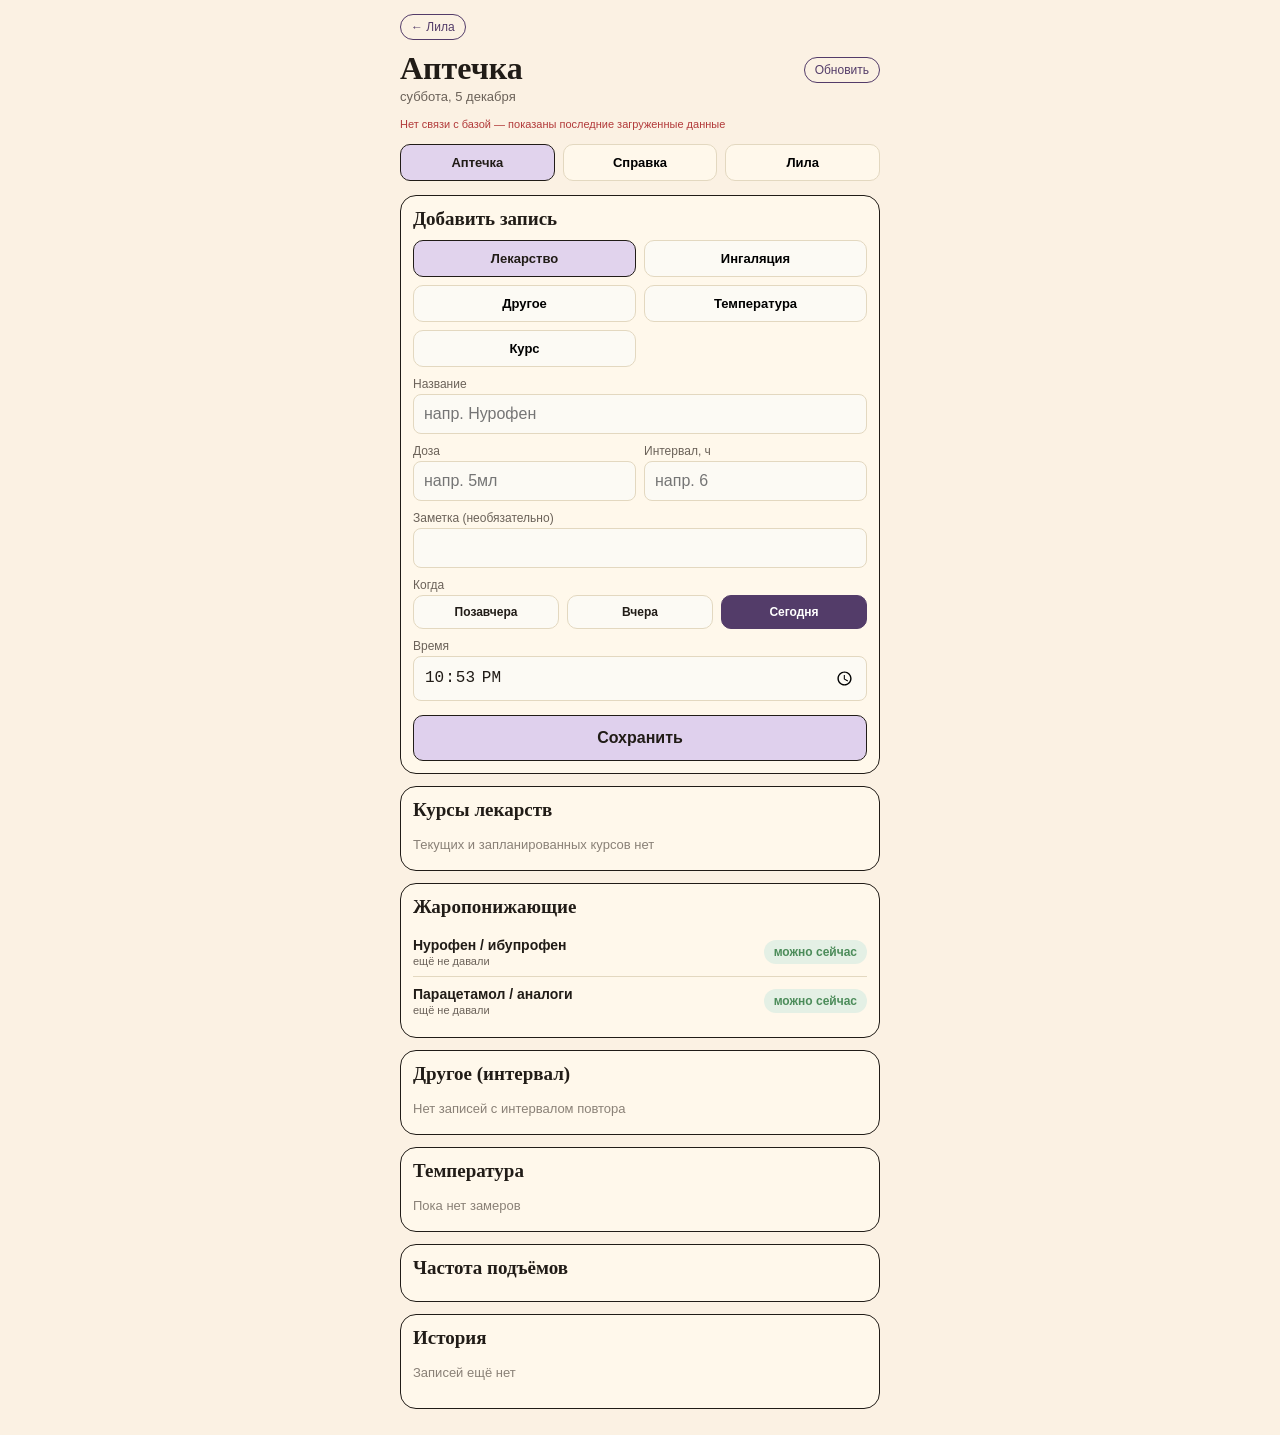
==== commit a891dc4b: "Add files via upload" ====
--- a/aptechka.html
+++ b/aptechka.html
@@ -1,873 +1,27 @@
-<!DOCTYPE html>
-<html lang="ru">
-<head>
-<meta charset="UTF-8">
-<meta name="viewport" content="width=device-width, initial-scale=1.0">
-<title>Аптечка</title>
-<style>
-  :root {
-    --bg: #F2EBDB;
-    --purple: #5D3A8E;
-    --orange: #FE702D;
-    --dark: #1A1410;
-    --green: #4C8C5A;
-    --red: #B23A3A;
-    --card: #FFFFFF;
-    --border: #E3D8C0;
-  }
-  * { box-sizing: border-box; }
-  body {
-    background: var(--bg);
-    color: var(--dark);
-    font-family: -apple-system, BlinkMacSystemFont, "Segoe UI", Roboto, sans-serif;
-    margin: 0;
-    padding: 14px;
-  }
-  #mt-root { max-width: 480px; margin: 0 auto; }
-  h1 { font-size: 20px; margin: 0 0 2px 0; color: var(--purple); display: inline-block; }
-  .sub { font-size: 13px; color: #6b6259; margin-bottom: 14px; }
-  .mt-head-row { display: flex; justify-content: space-between; align-items: center; }
-  .mt-refresh {
-    font-size: 12px; color: var(--purple); border: 1px solid var(--purple);
-    border-radius: 20px; padding: 5px 10px; cursor: pointer; background: none;
-  }
-  .mt-sync-note { font-size: 11px; color: #8a8177; margin-bottom: 14px; }
-  .mt-sync-note.err { color: var(--red); }
-
-  .mt-tabs { display: flex; gap: 8px; margin-bottom: 14px; }
-  .mt-tab {
-    flex: 1; padding: 10px 4px; text-align: center; border-radius: 10px;
-    background: var(--card); border: 1px solid var(--border);
-    font-weight: 600; font-size: 13px; cursor: pointer; -webkit-tap-highlight-color: transparent;
-  }
-  .mt-tab.active { background: var(--purple); color: white; border-color: var(--purple); }
-
-  .mt-screen { display: none; }
-  .mt-screen.active { display: block; }
-
-  .mt-section {
-    background: var(--card); border-radius: 12px; padding: 12px;
-    margin-bottom: 12px; border: 1px solid var(--border);
-  }
-  .mt-section h2 {
-    font-size: 14px; margin: 0 0 10px 0; color: var(--purple);
-    text-transform: uppercase; letter-spacing: 0.03em;
-  }
-
-  .mt-status-row {
-    display: flex; justify-content: space-between; align-items: center;
-    padding: 9px 0; border-bottom: 1px solid var(--border); gap: 8px;
-  }
-  .mt-status-row:last-child { border-bottom: none; }
-  .mt-status-name { font-weight: 600; font-size: 14px; }
-  .mt-status-sub { font-size: 11px; color: #6b6259; margin-top: 2px; }
-  .mt-chip {
-    padding: 5px 10px; border-radius: 20px; font-size: 12px;
-    font-weight: 700; white-space: nowrap;
-  }
-  .mt-chip.ok { background: #E4F0E5; color: var(--green); }
-  .mt-chip.wait { background: #FFE9DC; color: var(--orange); }
-  .mt-chip.warn { background: #F7DEDE; color: var(--red); }
-  .mt-empty { font-size: 13px; color: #8a8177; padding: 6px 0; }
-
-  .mt-temp-list { display: flex; flex-direction: column; gap: 2px; }
-  .mt-temp-item { display: flex; justify-content: space-between; font-size: 13px; padding: 5px 0; }
-  .mt-freq-stats { font-size: 13px; line-height: 1.6; margin-bottom: 8px; }
-  .mt-freq-stats b { color: var(--purple); }
-  .mt-sparkline { width: 100%; height: auto; display: block; }
-
-  .mt-type-grid { display: grid; grid-template-columns: 1fr 1fr; gap: 8px; margin-bottom: 4px; }
-  .mt-type-btn {
-    padding: 10px 6px; text-align: center; border-radius: 10px;
-    background: #FCFAF4; border: 1px solid var(--border);
-    font-size: 13px; font-weight: 600; cursor: pointer; -webkit-tap-highlight-color: transparent;
-  }
-  .mt-type-btn.active { background: var(--orange); color: white; border-color: var(--orange); }
-
-  .mt-day-grid { display: grid; grid-template-columns: 1fr 1fr 1fr; gap: 8px; }
-  .mt-day-btn {
-    padding: 9px 4px; text-align: center; border-radius: 10px;
-    background: #FCFAF4; border: 1px solid var(--border);
-    font-size: 12px; font-weight: 600; cursor: pointer; -webkit-tap-highlight-color: transparent;
-  }
-  .mt-day-btn.active { background: var(--purple); color: white; border-color: var(--purple); }
-
-  .mt-form label { display: block; font-size: 12px; color: #6b6259; margin: 10px 0 3px 0; }
-  .mt-form input, .mt-form select {
-    width: 100%; padding: 10px; border-radius: 8px; border: 1px solid var(--border);
-    font-size: 16px; background: #FCFAF4; color: var(--dark);
-  }
-  .mt-row2 { display: flex; gap: 8px; }
-  .mt-row2 > div { flex: 1; }
-
-  .mt-btn {
-    margin-top: 14px; width: 100%; padding: 13px; border-radius: 10px; border: none;
-    background: var(--purple); color: white; font-weight: 700; font-size: 16px; cursor: pointer;
-  }
-  .mt-btn:disabled { opacity: 0.5; }
-
-  .mt-history-item {
-    display: flex; justify-content: space-between; align-items: flex-start;
-    padding: 8px 0; border-bottom: 1px solid var(--border); font-size: 13px; gap: 8px;
-  }
-  .mt-history-item:last-child { border-bottom: none; }
-  .mt-history-left { flex: 1; }
-  .mt-history-time { color: #6b6259; font-size: 11px; }
-  .mt-del {
-    background: none; border: none; color: #b0a595; font-size: 20px;
-    cursor: pointer; padding: 0 6px; line-height: 1;
-  }
-
-  .mt-guide-drug {
-    background: #FCFAF4; border: 1px solid var(--border); border-radius: 10px;
-    padding: 10px; margin-top: 10px;
-  }
-  .mt-guide-drug-name { font-weight: 700; font-size: 14px; color: var(--purple); margin-bottom: 6px; }
-  .mt-guide-result {
-    font-size: 15px; font-weight: 700; color: var(--dark); margin-top: 8px;
-    padding-top: 8px; border-top: 1px dashed var(--border);
-  }
-  .mt-guide-result .mt-guide-sub { font-size: 11px; font-weight: 400; color: #6b6259; }
-  .mt-disclaimer {
-    font-size: 11px; color: #8a8177; margin-top: 10px; line-height: 1.5;
-    border-left: 3px solid var(--orange); padding-left: 8px;
-  }
-
-  .mt-growth-add { display: flex; gap: 6px; align-items: center; }
-  .mt-growth-input {
-    width: 76px; padding: 8px; border-radius: 8px; border: 1px solid var(--border);
-    font-size: 14px; background: #FCFAF4;
-  }
-</style>
-</head>
-<body>
-<div id="mt-root">
-  <div class="mt-head-row"><h1>Аптечка</h1><button class="mt-refresh" onclick="mtRefresh()">Обновить</button></div>
-  <div class="sub" id="mt-date"></div>
-  <div id="mt-sync"></div>
-
-  <div class="mt-tabs">
-    <div class="mt-tab active" id="mt-tabbtn-aptechka" onclick="mtSetScreen('aptechka')">Аптечка</div>
-    <div class="mt-tab" id="mt-tabbtn-guide" onclick="mtSetScreen('guide')">Справка</div>
-    <div class="mt-tab" id="mt-tabbtn-lila" onclick="mtSetScreen('lila')">Лила</div>
-  </div>
-
-  <div id="mt-app"><div class="mt-empty">Загрузка...</div></div>
-</div>
-
-<script>
-(function() {
-  var SB = "https://btgtgcwbrrnfbctchata.supabase.co";
-  var SK = "eyJhbGciOiJIUzI1NiIsInR5cCI6IkpXVCJ9.eyJpc3MiOiJzdXBhYmFzZSIsInJlZiI6ImJ0Z3RnY3dicnJuZmJjdGNoYXRhIiwicm9sZSI6ImFub24iLCJpYXQiOjE3NzY3MTQ2OTgsImV4cCI6MjA5MjI5MDY5OH0.lyEWFcmsL3GIm0FrEZdGkK2uRSx26cNiBGFvCVsjdsY";
-  var SH = { "apikey": SK, "Authorization": "Bearer " + SK, "Content-Type": "application/json", "Prefer": "return=representation" };
-  var TABLE = "med_log";
-  var TEMP_THRESHOLD = 38.0;
-
-  var state = { entries: [], formType: "Лекарство", formDay: 0, screen: "aptechka", syncError: null, loaded: false };
-
-  var FAMILIES = {
-    ibuprofen: { label: "Нурофен / ибупрофен", keywords: ["нурофен","ибупрофен","ибуфен","адвил","некст"] },
-    paracetamol: { label: "Парацетамол / аналоги", keywords: ["парацетамол","панадол","panadol","эффералган","цефекон","калпол","тайленол"] }
-  };
-  var SAME_INTERVAL_H = 6;
-  var CROSS_INTERVAL_H = 1;
-
-  var DOSAGE_GUIDE = {
-    ibuprofen: {
-      label: "Ибупрофен (Нурофен и аналоги)",
-      mgPerKgLow: 5, mgPerKgHigh: 10,
-      maxTimesPerDay: 4,
-      concentrations: [
-        { label: "Таблетки 200мг", type: "tablet", mg: 200 },
-        { label: "Сусп. 100мг/5мл", type: "syrup", mg: 100 },
-        { label: "Капли 40мг/мл (200мг/5мл)", type: "syrup", mg: 200 },
-        { label: "Своя (укажи тип и дозу)", type: "custom", mg: null }
-      ]
-    },
-    paracetamol: {
-      label: "Парацетамол (Панадол и аналоги)",
-      mgPerKgLow: 10, mgPerKgHigh: 15,
-      maxTimesPerDay: 4,
-      concentrations: [
-        { label: "Таблетки 500мг", type: "tablet", mg: 500 },
-        { label: "Сусп. Панадол 120мг/5мл", type: "syrup", mg: 120 },
-        { label: "Сусп. Эффералган 150мг/5мл", type: "syrup", mg: 150 },
-        { label: "Своя (укажи тип и дозу)", type: "custom", mg: null }
-      ]
-    }
-  };
-  var guideCustomType = { ibuprofen: "syrup", paracetamol: "syrup" };
-
-  var GROWTH_METRICS = [
-    { key: "Рост", label: "Рост", unit: "см", placeholder: "см" },
-    { key: "Вес", label: "Вес", unit: "кг", placeholder: "кг" },
-    { key: "Нога", label: "Размер ноги", unit: "", placeholder: "напр. 24" },
-    { key: "Одежда", label: "Размер одежды", unit: "", placeholder: "напр. 92" }
-  ];
-
-  function formatFraction(n) {
-    if (isNaN(n) || n < 0) return "-";
-    var rounded = Math.round(n * 4) / 4;
-    var whole = Math.floor(rounded + 0.001);
-    var frac = rounded - whole;
-    var fracStr = "";
-    if (Math.abs(frac - 0.25) < 0.01) fracStr = "\u00BC";
-    else if (Math.abs(frac - 0.5) < 0.01) fracStr = "\u00BD";
-    else if (Math.abs(frac - 0.75) < 0.01) fracStr = "\u00BE";
-    var result = "";
-    if (whole > 0) result += whole;
-    if (fracStr) result += (whole > 0 ? " " : "") + fracStr;
-    if (!result) result = "0";
-    return result;
-  }
-
-  function detectFamily(name) {
-    var n = (name || "").toLowerCase();
-    for (var key in FAMILIES) {
-      var kws = FAMILIES[key].keywords;
-      for (var i = 0; i < kws.length; i++) {
-        if (n.indexOf(kws[i]) !== -1) return key;
-      }
-    }
-    return null;
-  }
-
-  function detectInterval(name) {
-    return detectFamily(name) ? SAME_INTERVAL_H : null;
-  }
-
-  function pad2(n) { return String(n).padStart(2, "0"); }
-
-  function fmtTime(iso) {
-    var d = new Date(iso);
-    var hh = pad2(d.getHours());
-    var mm = pad2(d.getMinutes());
-    var day = d.toLocaleDateString("ru-RU", { day: "2-digit", month: "2-digit" });
-    var isToday = d.toDateString() === new Date().toDateString();
-    return (isToday ? "" : day + " ") + hh + ":" + mm;
-  }
-
-  function fmtDuration(ms) {
-    var neg = ms < 0;
-    ms = Math.abs(ms);
-    var totalMin = Math.round(ms / 60000);
-    var h = Math.floor(totalMin / 60);
-    var m = totalMin % 60;
-    var str = (h > 0 ? h + "ч " : "") + m + "м";
-    return neg ? "просрочено на " + str : str;
-  }
-
-  function fmtHours(h) {
-    if (h === null || h === undefined) return "-";
-    var hh = Math.floor(h);
-    var mm = Math.round((h - hh) * 60);
-    if (mm === 60) { hh += 1; mm = 0; }
-    return (hh > 0 ? hh + "ч " : "") + mm + "м";
-  }
-
-  function nowTimeValue() {
-    var d = new Date();
-    return pad2(d.getHours()) + ":" + pad2(d.getMinutes());
-  }
-
-  function escapeHtml(s) {
-    if (s === undefined || s === null) return "";
-    return String(s).replace(/[&<>"']/g, function(c) {
-      return { "&": "&amp;", "<": "&lt;", ">": "&gt;", '"': "&quot;", "'": "&#39;" }[c];
-    });
-  }
-
-  async function dbList() {
-    var res = await fetch(SB + "/rest/v1/" + TABLE + "?order=time.desc&limit=300", { headers: SH });
-    if (!res.ok) throw new Error("list failed: " + res.status);
-    return res.json();
-  }
-
-  async function dbInsert(entry) {
-    var res = await fetch(SB + "/rest/v1/" + TABLE, {
-      method: "POST", headers: SH, body: JSON.stringify(entry)
-    });
-    if (!res.ok) throw new Error("insert failed: " + res.status);
-    return res.json();
-  }
-
-  async function dbDelete(id) {
-    var res = await fetch(SB + "/rest/v1/" + TABLE + "?id=eq." + id, {
-      method: "DELETE", headers: SH
-    });
-    if (!res.ok) throw new Error("delete failed: " + res.status);
-  }
-
-  async function refresh() {
-    try {
-      var rows = await dbList();
-      state.entries = rows;
-      state.syncError = null;
-      state.loaded = true;
-    } catch (e) {
-      state.syncError = "Нет связи с базой — показаны последние загруженные данные";
-      state.loaded = true;
-    }
-    renderShellIfNeeded();
-    renderTopBar();
-    renderAptechkaData();
-    renderGrowthData();
-  }
-
-  function lastOf(entries, predicate) {
-    var filtered = entries.filter(predicate);
-    if (filtered.length === 0) return null;
-    return filtered.reduce(function(a, b) { return new Date(a.time) > new Date(b.time) ? a : b; });
-  }
-
-  // ---------- Аптечка: расчёты ----------
-
-  function renderAntipyreticBoard() {
-    var entries = state.entries.filter(function(e) { return e.type === "Лекарство"; });
-    var now = new Date();
-    var html = "";
-    var lastByFamily = {};
-    for (var key in FAMILIES) {
-      lastByFamily[key] = lastOf(entries, function(e) { return detectFamily(e.name) === key; });
-    }
-    for (var famKey in FAMILIES) {
-      var own = lastByFamily[famKey];
-      var otherKey = famKey === "ibuprofen" ? "paracetamol" : "ibuprofen";
-      var other = lastByFamily[otherKey];
-      var constraints = [];
-      if (own) constraints.push(new Date(own.time).getTime() + SAME_INTERVAL_H * 3600000);
-      if (other) constraints.push(new Date(other.time).getTime() + CROSS_INTERVAL_H * 3600000);
-      var chipClass = "ok", chipText = "можно сейчас";
-      if (constraints.length > 0) {
-        var nextAllowed = Math.max.apply(null, constraints);
-        var remaining = nextAllowed - now;
-        if (remaining > 0) { chipClass = "wait"; chipText = "через " + fmtDuration(remaining); }
-      }
-      var count24 = entries.filter(function(e) {
-        return detectFamily(e.name) === famKey && (now - new Date(e.time)) < 24 * 3600000;
-      }).length;
-      var maxPerDay = Math.floor(24 / SAME_INTERVAL_H);
-      var warnLine = "";
-      if (count24 >= maxPerDay) {
-        chipClass = chipClass === "wait" ? "wait" : "warn";
-        warnLine = '<div class="mt-status-sub" style="color:var(--red);">' + count24 + ' раз за 24ч — обычно максимум ' + maxPerDay + '</div>';
-      }
-      var subLine = own
-        ? "последний: " + escapeHtml(own.name) + (own.dose ? " · " + escapeHtml(own.dose) : "") + " · " + fmtTime(own.time)
-        : "ещё не давали";
-      html += '<div class="mt-status-row">' +
-        '<div>' +
-          '<div class="mt-status-name">' + FAMILIES[famKey].label + '</div>' +
-          '<div class="mt-status-sub">' + subLine + '</div>' +
-          warnLine +
-        '</div>' +
-        '<div class="mt-chip ' + chipClass + '">' + chipText + '</div>' +
-      '</div>';
-    }
-    return html;
-  }
-
-  function renderOtherBoard() {
-    var entries = state.entries.filter(function(e) {
-      return (e.type === "Ингаляция" || e.type === "Другое") && e.interval_h && !detectFamily(e.name);
-    });
-    var groups = {};
-    entries.forEach(function(e) {
-      var key = e.name.trim().toLowerCase();
-      if (!groups[key] || new Date(e.time) > new Date(groups[key].last.time)) {
-        groups[key] = { last: e, name: e.name };
-      }
-    });
-    var keys = Object.keys(groups);
-    if (keys.length === 0) return '<div class="mt-empty">Нет записей с интервалом повтора</div>';
-    var now = new Date();
-    var html = "";
-    keys.forEach(function(key) {
-      var g = groups[key];
-      var last = g.last;
-      var nextTime = new Date(new Date(last.time).getTime() + last.interval_h * 3600000);
-      var remaining = nextTime - now;
-      var chipClass = remaining > 0 ? "wait" : "ok";
-      var chipText = remaining > 0 ? "через " + fmtDuration(remaining) : "можно сейчас";
-      html += '<div class="mt-status-row">' +
-        '<div>' +
-          '<div class="mt-status-name">' + escapeHtml(g.name) + '</div>' +
-          '<div class="mt-status-sub">последний: ' + fmtTime(last.time) + (last.dose ? " · " + escapeHtml(last.dose) : "") + '</div>' +
-        '</div>' +
-        '<div class="mt-chip ' + chipClass + '">' + chipText + '</div>' +
-      '</div>';
-    });
-    return html;
-  }
-
-  function renderTempList() {
-    var temps = state.entries.filter(function(e) { return e.type === "Температура"; })
-      .sort(function(a, b) { return new Date(b.time) - new Date(a.time); })
-      .slice(0, 6);
-    if (temps.length === 0) return '<div class="mt-empty">Пока нет замеров</div>';
-    var html = '<div class="mt-temp-list">';
-    temps.forEach(function(t, i) {
-      var arrow = "";
-      if (i < temps.length - 1) {
-        var diff = parseFloat(t.dose) - parseFloat(temps[i + 1].dose);
-        if (diff > 0.05) arrow = ' <span style="color:var(--red);">&#8593;</span>';
-        else if (diff < -0.05) arrow = ' <span style="color:var(--green);">&#8595;</span>';
-      }
-      html += '<div class="mt-temp-item"><span>' + escapeHtml(t.dose) + '&deg;' + arrow + '</span><span class="mt-history-time">' + fmtTime(t.time) + '</span></div>';
-    });
-    html += '</div>';
-    return html;
-  }
-
-  function renderTempFrequency() {
-    var temps = state.entries.filter(function(e) { return e.type === "Температура"; })
-      .slice().sort(function(a, b) { return new Date(a.time) - new Date(b.time); });
-    if (temps.length === 0) return "";
-
-    var now = new Date();
-    var spikes = temps.filter(function(t) { return parseFloat(t.dose) >= TEMP_THRESHOLD; });
-    var statsHtml = "";
-
-    if (spikes.length === 0) {
-      statsHtml = '<div class="mt-freq-stats">Подъёмов ≥' + TEMP_THRESHOLD + '° пока не зафиксировано</div>';
-    } else {
-      var count24 = spikes.filter(function(s) { return (now - new Date(s.time)) < 24 * 3600000; }).length;
-      var gaps = [];
-      for (var i = 1; i < spikes.length; i++) {
-        gaps.push((new Date(spikes[i].time) - new Date(spikes[i - 1].time)) / 3600000);
-      }
-      var avgGap = gaps.length ? (gaps.reduce(function(a, b) { return a + b; }, 0) / gaps.length) : null;
-      var last = spikes[spikes.length - 1];
-      var sinceLast = now - new Date(last.time);
-
-      statsHtml = '<div class="mt-freq-stats">' +
-        'Подъёмов ≥' + TEMP_THRESHOLD + '° за 24ч: <b>' + count24 + '</b><br/>' +
-        (avgGap !== null ? 'Средний интервал между подъёмами: <b>' + fmtHours(avgGap) + '</b><br/>' : '') +
-        'С последнего подъёма (' + fmtTime(last.time) + '): <b>' + fmtDuration(sinceLast) + '</b>' +
-        '</div>';
-    }
-
-    var recent = temps.slice(-12);
-    var min = 35, max = 40;
-    var w = 440, h = 70, pad = 6;
-    var stepX = recent.length > 1 ? (w - pad * 2) / (recent.length - 1) : 0;
-    var pts = recent.map(function(t, i) {
-      var val = parseFloat(t.dose);
-      var clamped = Math.max(min, Math.min(max, val));
-      var x = pad + i * stepX;
-      var y = h - pad - ((clamped - min) / (max - min)) * (h - pad * 2);
-      return { x: x, y: y, val: val };
-    });
-    var thresholdY = h - pad - ((TEMP_THRESHOLD - min) / (max - min)) * (h - pad * 2);
-    var polyPoints = pts.map(function(p) { return p.x + "," + p.y; }).join(" ");
-    var circles = pts.map(function(p) {
-      var color = p.val >= TEMP_THRESHOLD ? "var(--red)" : "var(--purple)";
-      return '<circle cx="' + p.x + '" cy="' + p.y + '" r="3" fill="' + color + '" />';
-    }).join("");
-
-    var svg = recent.length > 1
-      ? '<svg class="mt-sparkline" viewBox="0 0 ' + w + ' ' + h + '" xmlns="http://www.w3.org/2000/svg">' +
-          '<line x1="' + pad + '" y1="' + thresholdY + '" x2="' + (w - pad) + '" y2="' + thresholdY + '" stroke="var(--orange)" stroke-width="1" stroke-dasharray="4,3" />' +
-          '<polyline points="' + polyPoints + '" fill="none" stroke="var(--purple)" stroke-width="2" />' +
-          circles +
-        '</svg>'
-      : "";
-
-    return statsHtml + svg;
-  }
-
-  function renderHistory() {
-    var entries = state.entries.filter(function(e) { return e.type !== "Замер"; }).slice(0, 25);
-    if (entries.length === 0) return '<div class="mt-empty">Записей ещё нет</div>';
-    var html = "";
-    entries.forEach(function(e) {
-      var label = e.type === "Температура" ? "&#127777; " + escapeHtml(e.dose) + "&deg;" : escapeHtml(e.name) + (e.dose ? " · " + escapeHtml(e.dose) : "");
-      var typeTag = e.type !== "Температура" ? '<span style="color:#8a8177;"> · ' + e.type + '</span>' : "";
-      html += '<div class="mt-history-item">' +
-        '<div class="mt-history-left">' +
-          '<div>' + label + typeTag + '</div>' +
-          (e.note ? '<div class="mt-status-sub">' + escapeHtml(e.note) + '</div>' : '') +
-          '<div class="mt-history-time">' + fmtTime(e.time) + '</div>' +
-        '</div>' +
-        '<button class="mt-del" onclick="mtDelete(\'' + e.id + '\')">&times;</button>' +
-      '</div>';
-    });
-    return html;
-  }
-
-  // ---------- Лила: расчёты ----------
-
-  function renderGrowthHistory() {
-    var entries = state.entries.filter(function(e) { return e.type === "Замер"; }).slice(0, 25);
-    if (entries.length === 0) return '<div class="mt-empty">Записей ещё нет</div>';
-    var html = "";
-    entries.forEach(function(e) {
-      html += '<div class="mt-history-item">' +
-        '<div class="mt-history-left">' +
-          '<div>' + escapeHtml(e.name) + ': ' + escapeHtml(e.dose) + '</div>' +
-          '<div class="mt-history-time">' + fmtTime(e.time) + '</div>' +
-        '</div>' +
-        '<button class="mt-del" onclick="mtDelete(\'' + e.id + '\')">&times;</button>' +
-      '</div>';
-    });
-    return html;
-  }
-
-  function renderGrowthLast() {
-    GROWTH_METRICS.forEach(function(m) {
-      var el = document.getElementById("mt-growth-last-" + m.key);
-      if (!el) return;
-      var entries = state.entries.filter(function(e) { return e.type === "Замер" && e.name === m.key; })
-        .sort(function(a, b) { return new Date(b.time) - new Date(a.time); });
-      if (entries.length === 0) {
-        el.textContent = "ещё нет данных";
-        return;
-      }
-      var last = entries[0];
-      var deltaStr = "";
-      if (entries.length > 1) {
-        var prevVal = parseFloat(entries[1].dose);
-        var lastVal = parseFloat(last.dose);
-        if (!isNaN(prevVal) && !isNaN(lastVal) && lastVal !== prevVal) {
-          deltaStr = lastVal > prevVal ? " (+" + (lastVal - prevVal).toFixed(1) + ")" : " (" + (lastVal - prevVal).toFixed(1) + ")";
-        }
-      }
-      el.textContent = last.dose + (m.unit ? " " + m.unit : "") + deltaStr + " · " + fmtTime(last.time);
-    });
-  }
-
-  function renderGrowthData() {
-    renderGrowthLast();
-    var histEl = document.getElementById("mt-growth-history");
-    if (histEl) histEl.innerHTML = renderGrowthHistory();
-  }
-
-  window.mtAddGrowth = async function(key) {
-    var input = document.getElementById("mt-growth-input-" + key);
-    var value = input ? input.value.trim() : "";
-    if (!value) { alert("Введи значение"); return; }
-    try {
-      await dbInsert({ type: "Замер", name: key, dose: value, time: new Date().toISOString() });
-      input.value = "";
-      await refresh();
-    } catch (e) {
-      alert("Не удалось сохранить — проверь интернет.");
-    }
-  };
-
-  // ---------- Оболочка и навигация ----------
-
-  var shellBuilt = false;
-
-  function renderTopBar() {
-    document.getElementById("mt-date").textContent =
-      new Date().toLocaleDateString("ru-RU", { weekday: "long", day: "numeric", month: "long" });
-    var syncEl = document.getElementById("mt-sync");
-    if (syncEl) {
-      syncEl.innerHTML = state.syncError
-        ? '<div class="mt-sync-note err">' + state.syncError + '</div>'
-        : '<div class="mt-sync-note">синхронизировано, видно на всех устройствах по этой ссылке</div>';
-    }
-  }
-
-  window.mtSetScreen = function(screen) {
-    state.screen = screen;
-    ["aptechka", "guide", "lila"].forEach(function(s) {
-      var el = document.getElementById("mt-screen-" + s);
-      var tab = document.getElementById("mt-tabbtn-" + s);
-      if (el) el.classList.toggle("active", s === screen);
-      if (tab) tab.classList.toggle("active", s === screen);
-    });
-  };
-
-  function renderShellIfNeeded() {
-    if (shellBuilt) return;
-    var app = document.getElementById("mt-app");
-
-    var aptechkaHtml =
-      '<div class="mt-screen active" id="mt-screen-aptechka">' +
-        '<div id="mt-data"></div>' +
-        '<div class="mt-section">' +
-          '<h2>Добавить запись</h2>' +
-          '<div class="mt-type-grid">' +
-            '<div class="mt-type-btn ' + (state.formType === "Лекарство" ? "active" : "") + '" onclick="mtSetType(\'Лекарство\')">Лекарство</div>' +
-            '<div class="mt-type-btn ' + (state.formType === "Ингаляция" ? "active" : "") + '" onclick="mtSetType(\'Ингаляция\')">Ингаляция</div>' +
-            '<div class="mt-type-btn ' + (state.formType === "Другое" ? "active" : "") + '" onclick="mtSetType(\'Другое\')">Другое</div>' +
-            '<div class="mt-type-btn ' + (state.formType === "Температура" ? "active" : "") + '" onclick="mtSetType(\'Температура\')">Температура</div>' +
-          '</div>' +
-          '<div class="mt-form" id="mt-form-fields"></div>' +
-          '<button class="mt-btn" id="mt-save-btn" onclick="mtAdd()">Сохранить</button>' +
-        '</div>' +
-      '</div>';
-
-    var guideHtml =
-      '<div class="mt-screen" id="mt-screen-guide">' +
-        '<div class="mt-section">' +
-          '<h2>Справка: сколько давать</h2>' +
-          '<label>Вес, кг</label>' +
-          '<input id="mt-guide-weight" type="number" step="0.1" inputmode="decimal" placeholder="напр. 14" oninput="mtRenderGuide()" />' +
-          '<div id="mt-guide-body"></div>' +
-          '<div class="mt-disclaimer">Диапазон общий (мг/кг по стандартным педиатрическим ориентирам), не назначение. Смотри инструкцию к конкретному препарату и держись схемы врача, если она отличается.</div>' +
-        '</div>' +
-      '</div>';
-
-    var lilaHtml =
-      '<div class="mt-screen" id="mt-screen-lila">' +
-        '<div class="mt-section">' +
-          '<h2>Лила растёт</h2>' +
-          GROWTH_METRICS.map(function(m) {
-            return '<div class="mt-status-row">' +
-              '<div>' +
-                '<div class="mt-status-name">' + m.label + '</div>' +
-                '<div class="mt-status-sub" id="mt-growth-last-' + m.key + '">—</div>' +
-              '</div>' +
-              '<div class="mt-growth-add">' +
-                '<input class="mt-growth-input" id="mt-growth-input-' + m.key + '" placeholder="' + m.placeholder + '" />' +
-                '<button class="mt-refresh" onclick="mtAddGrowth(\'' + m.key + '\')">+</button>' +
-              '</div>' +
-            '</div>';
-          }).join('') +
-        '</div>' +
-        '<div class="mt-section">' +
-          '<h2>История замеров</h2>' +
-          '<div id="mt-growth-history"></div>' +
-        '</div>' +
-      '</div>';
-
-    app.innerHTML = aptechkaHtml + guideHtml + lilaHtml;
-    shellBuilt = true;
-    renderFormFields();
-    renderGuideSelectors();
-  }
-
-  function renderAptechkaData() {
-    var dataEl = document.getElementById("mt-data");
-    if (!dataEl) return;
-    dataEl.innerHTML =
-      '<div class="mt-section"><h2>Жаропонижающие</h2>' + renderAntipyreticBoard() + '</div>' +
-      '<div class="mt-section"><h2>Другое (интервал)</h2>' + renderOtherBoard() + '</div>' +
-      '<div class="mt-section"><h2>Температура</h2>' + renderTempList() + '</div>' +
-      '<div class="mt-section"><h2>Частота подъёмов</h2>' + renderTempFrequency() + '</div>' +
-      '<div class="mt-section"><h2>История</h2>' + renderHistory() + '</div>';
-  }
-
-  // ---------- Форма добавления (Аптечка) ----------
-
-  function renderFormFields() {
-    var el = document.getElementById("mt-form-fields");
-    var t = state.formType;
-    var dayGrid =
-      '<label>Когда</label>' +
-      '<div class="mt-day-grid">' +
-        '<div class="mt-day-btn ' + (state.formDay === 2 ? "active" : "") + '" onclick="mtSetDay(2)">Позавчера</div>' +
-        '<div class="mt-day-btn ' + (state.formDay === 1 ? "active" : "") + '" onclick="mtSetDay(1)">Вчера</div>' +
-        '<div class="mt-day-btn ' + (state.formDay === 0 ? "active" : "") + '" onclick="mtSetDay(0)">Сегодня</div>' +
-      '</div>' +
-      '<label>Время</label>' +
-      '<input id="mt-time-only" type="time" value="' + nowTimeValue() + '" />';
-
-    if (t === "Температура") {
-      el.innerHTML =
-        '<label>Температура, °C</label>' +
-        '<input id="mt-temp" type="number" step="0.1" inputmode="decimal" placeholder="напр. 38.7" />' +
-        dayGrid;
-    } else {
-      el.innerHTML =
-        '<label>Название</label>' +
-        '<input id="mt-name" list="mt-suggest" placeholder="напр. Нурофен" oninput="mtOnNameInput()" />' +
-        '<datalist id="mt-suggest">' +
-          '<option value="Нурофен">' +
-          '<option value="Парацетамол">' +
-          '<option value="Беродуал">' +
-          '<option value="Пульмикорт">' +
-        '</datalist>' +
-        '<div class="mt-row2">' +
-          '<div><label>Доза</label><input id="mt-dose" placeholder="напр. 5мл" /></div>' +
-          '<div><label>Интервал, ч</label><input id="mt-interval" type="number" step="0.5" placeholder="напр. 6" /></div>' +
-        '</div>' +
-        '<label>Заметка (необязательно)</label>' +
-        '<input id="mt-note" placeholder="" />' +
-        dayGrid;
-    }
-  }
-
-  window.mtSetType = function(t) {
-    state.formType = t;
-    state.formDay = 0;
-    var order = ["Лекарство", "Ингаляция", "Другое", "Температура"];
-    document.querySelectorAll(".mt-type-grid .mt-type-btn").forEach(function(b, i) {
-      b.classList.toggle("active", order[i] === t);
-    });
-    renderFormFields();
-  };
-
-  window.mtSetDay = function(offset) {
-    state.formDay = offset;
-    document.querySelectorAll(".mt-day-btn").forEach(function(b, i) {
-      b.classList.toggle("active", (2 - i) === offset);
-    });
-  };
-
-  window.mtOnNameInput = function() {
-    var nameEl = document.getElementById("mt-name");
-    var intervalEl = document.getElementById("mt-interval");
-    if (!nameEl || !intervalEl) return;
-    var detected = detectInterval(nameEl.value);
-    if (detected) intervalEl.value = detected;
-  };
-
-  window.mtRefresh = function() { refresh(); };
-
-  function buildTimeISO() {
-    var timeVal = document.getElementById("mt-time-only").value;
-    if (!timeVal) return null;
-    var parts = timeVal.split(":");
-    var d = new Date();
-    d.setDate(d.getDate() - state.formDay);
-    d.setHours(parseInt(parts[0], 10), parseInt(parts[1], 10), 0, 0);
-    return d.toISOString();
-  }
-
-  window.mtAdd = async function() {
-    var time = buildTimeISO();
-    if (!time) { alert("Укажи время"); return; }
-    var type = state.formType;
-    var payload = null;
-
-    if (type === "Температура") {
-      var temp = document.getElementById("mt-temp").value;
-      if (!temp) { alert("Укажи температуру"); return; }
-      payload = { type: type, name: "Температура", dose: temp, time: time };
-    } else {
-      var name = document.getElementById("mt-name").value.trim();
-      if (!name) { alert("Укажи название"); return; }
-      var dose = document.getElementById("mt-dose").value.trim();
-      var interval = parseFloat(document.getElementById("mt-interval").value) || null;
-      var note = document.getElementById("mt-note").value.trim();
-      payload = { type: type, name: name, dose: dose, interval_h: interval, note: note, time: time };
-    }
-
-    var btn = document.getElementById("mt-save-btn");
-    btn.disabled = true;
-    btn.textContent = "Сохраняю...";
-    try {
-      await dbInsert(payload);
-      state.formDay = 0;
-      renderFormFields();
-      await refresh();
-    } catch (e) {
-      alert("Не удалось сохранить — проверь интернет и попробуй ещё раз.");
-    }
-    btn.disabled = false;
-    btn.textContent = "Сохранить";
-  };
-
-  window.mtDelete = async function(id) {
-    try {
-      await dbDelete(id);
-      await refresh();
-    } catch (e) {
-      alert("Не удалось удалить — проверь интернет.");
-    }
-  };
-
-  // ---------- Справка (расчёт доз) ----------
-
-  function renderGuideSelectors() {
-    var body = document.getElementById("mt-guide-body");
-    if (!body) return;
-    var html = "";
-    for (var key in DOSAGE_GUIDE) {
-      var d = DOSAGE_GUIDE[key];
-      var options = d.concentrations.map(function(c, i) {
-        return '<option value="' + i + '">' + escapeHtml(c.label) + '</option>';
-      }).join("");
-      html += '<div class="mt-guide-drug">' +
-        '<div class="mt-guide-drug-name">' + d.label + '</div>' +
-        '<div class="mt-status-sub">' + d.mgPerKgLow + '-' + d.mgPerKgHigh + ' мг/кг на приём, до ' + d.maxTimesPerDay + ' раз в сутки</div>' +
-        '<label>Форма</label>' +
-        '<select id="mt-guide-conc-' + key + '" onchange="mtRenderGuide()">' + options + '</select>' +
-        '<div id="mt-guide-custom-' + key + '" style="display:none;">' +
-          '<div class="mt-day-grid" style="grid-template-columns:1fr 1fr;margin-top:8px;">' +
-            '<div class="mt-day-btn active" id="mt-guide-ct-syrup-' + key + '" onclick="mtSetGuideCustomType(\'' + key + '\',\'syrup\')">Сироп, мг/5мл</div>' +
-            '<div class="mt-day-btn" id="mt-guide-ct-tablet-' + key + '" onclick="mtSetGuideCustomType(\'' + key + '\',\'tablet\')">Таблетка, мг/шт</div>' +
-          '</div>' +
-          '<label>Значение, мг</label>' +
-          '<input id="mt-guide-custom-input-' + key + '" type="number" step="1" inputmode="decimal" oninput="mtRenderGuide()" />' +
-        '</div>' +
-        '<div class="mt-guide-result" id="mt-guide-result-' + key + '"></div>' +
-      '</div>';
-    }
-    body.innerHTML = html;
-    mtRenderGuide();
-  }
-
-  window.mtSetGuideCustomType = function(key, type) {
-    guideCustomType[key] = type;
-    var syrupBtn = document.getElementById("mt-guide-ct-syrup-" + key);
-    var tabletBtn = document.getElementById("mt-guide-ct-tablet-" + key);
-    if (syrupBtn) syrupBtn.classList.toggle("active", type === "syrup");
-    if (tabletBtn) tabletBtn.classList.toggle("active", type === "tablet");
-    mtRenderGuide();
-  };
-
-  window.mtRenderGuide = function() {
-    var weightEl = document.getElementById("mt-guide-weight");
-    var weight = weightEl ? parseFloat(weightEl.value) : NaN;
-    for (var key in DOSAGE_GUIDE) {
-      var d = DOSAGE_GUIDE[key];
-      var concSelect = document.getElementById("mt-guide-conc-" + key);
-      var customBlock = document.getElementById("mt-guide-custom-" + key);
-      var resultEl = document.getElementById("mt-guide-result-" + key);
-      if (!concSelect || !resultEl) continue;
-
-      var idx = parseInt(concSelect.value, 10) || 0;
-      var chosen = d.concentrations[idx];
-      var effectiveType = chosen.type;
-      var mgVal = chosen.mg;
-
-      if (chosen.type === "custom") {
-        if (customBlock) customBlock.style.display = "block";
-        effectiveType = guideCustomType[key];
-        var customInput = document.getElementById("mt-guide-custom-input-" + key);
-        mgVal = customInput ? parseFloat(customInput.value) : NaN;
-      } else {
-        if (customBlock) customBlock.style.display = "none";
-      }
-
-      if (!weight || weight <= 0) {
-        resultEl.innerHTML = '<span class="mt-guide-sub">Укажи вес ребёнка</span>';
-        continue;
-      }
-      var mgLow = weight * d.mgPerKgLow;
-      var mgHigh = weight * d.mgPerKgHigh;
-      var mgLowRound = Math.round(mgLow);
-      var mgHighRound = Math.round(mgHigh);
-
-      if (!mgVal || mgVal <= 0) {
-        resultEl.innerHTML = mgLowRound + '-' + mgHighRound + ' мг на приём<br/>' +
-          '<span class="mt-guide-sub">укажи дозу формы, чтобы перевести в мл/таблетки</span>';
-        continue;
-      }
-
-      if (effectiveType === "tablet") {
-        var cLow = mgLow / mgVal;
-        var cHigh = mgHigh / mgVal;
-        resultEl.innerHTML = formatFraction(cLow) + '-' + formatFraction(cHigh) + ' табл на приём<br/>' +
-          '<span class="mt-guide-sub">' + mgLowRound + '-' + mgHighRound + ' мг на приём</span>';
-      } else {
-        var mlLow = (mgLow / mgVal) * 5;
-        var mlHigh = (mgHigh / mgVal) * 5;
-        resultEl.innerHTML = mlLow.toFixed(1) + '-' + mlHigh.toFixed(1) + ' мл на приём<br/>' +
-          '<span class="mt-guide-sub">' + mgLowRound + '-' + mgHighRound + ' мг на приём</span>';
-      }
-    }
-  };
-
-  refresh();
-  setInterval(function() { refresh(); }, 20000);
-  window.addEventListener("focus", function() { refresh(); });
-})();
-</script>
-</body>
-</html>
+<!DOCTYPE html>
+<html lang="ru">
+<head>
+<meta charset="UTF-8">
+<meta name="viewport" content="width=device-width, initial-scale=1.0">
+<title>Аптечка</title>
+<link rel="stylesheet" href="aptechka.css">
+</head>
+<body>
+<div id="mt-root">
+  <a class="mt-refresh" style="display:inline-block;text-decoration:none;margin-bottom:10px" href="lila.html">← Лила</a>
+  <div class="mt-head-row"><h1>Аптечка</h1><button class="mt-refresh" onclick="mtRefresh()">Обновить</button></div>
+  <div class="sub" id="mt-date"></div>
+  <div id="mt-sync"></div>
+
+  <div class="mt-tabs">
+    <button type="button" class="mt-tab active" id="mt-tabbtn-aptechka" onclick="mtSetScreen('aptechka')">Аптечка</button>
+    <button type="button" class="mt-tab" id="mt-tabbtn-guide" onclick="mtSetScreen('guide')">Справка</button>
+    <button type="button" class="mt-tab" id="mt-tabbtn-lila" onclick="mtSetScreen('lila')">Лила</button>
+  </div>
+
+  <div id="mt-app"><div class="mt-empty">Загрузка...</div></div>
+</div>
+
+<script src="aptechka.js"></script>
+</body>
+</html>
--- a/aptechka.css
+++ b/aptechka.css
@@ -0,0 +1,161 @@
+  :root {
+    --bg: #F2EBDB;
+    --purple: #5D3A8E;
+    --orange: #FE702D;
+    --dark: #1A1410;
+    --green: #4C8C5A;
+    --red: #B23A3A;
+    --card: #FFFFFF;
+    --border: #E3D8C0;
+  }
+  * { box-sizing: border-box; }
+  body {
+    background: var(--bg);
+    color: var(--dark);
+    font-family: -apple-system, BlinkMacSystemFont, "Segoe UI", Roboto, sans-serif;
+    margin: 0;
+    padding: 14px;
+  }
+  #mt-root { max-width: 480px; margin: 0 auto; }
+  h1 { font-size: 20px; margin: 0 0 2px 0; color: var(--purple); display: inline-block; }
+  .sub { font-size: 13px; color: #6b6259; margin-bottom: 14px; }
+  .mt-head-row { display: flex; justify-content: space-between; align-items: center; }
+  .mt-refresh {
+    font-size: 12px; color: var(--purple); border: 1px solid var(--purple);
+    border-radius: 20px; padding: 5px 10px; cursor: pointer; background: none;
+  }
+  .mt-sync-note { font-size: 11px; color: #8a8177; margin-bottom: 14px; }
+  .mt-sync-note.err { color: var(--red); }
+
+  .mt-tabs { display: flex; gap: 8px; margin-bottom: 14px; }
+  .mt-tab {
+    flex: 1; padding: 10px 4px; text-align: center; border-radius: 10px;
+    background: var(--card); border: 1px solid var(--border);
+    font-weight: 600; font-size: 13px; cursor: pointer; -webkit-tap-highlight-color: transparent;
+  }
+  .mt-tab.active { background: var(--purple); color: white; border-color: var(--purple); }
+
+  .mt-screen { display: none; }
+  .mt-screen.active { display: block; }
+
+  .mt-section {
+    background: var(--card); border-radius: 12px; padding: 12px;
+    margin-bottom: 12px; border: 1px solid var(--border);
+  }
+  .mt-section h2 {
+    font-size: 14px; margin: 0 0 10px 0; color: var(--purple);
+    text-transform: uppercase; letter-spacing: 0.03em;
+  }
+
+  .mt-status-row {
+    display: flex; justify-content: space-between; align-items: center;
+    padding: 9px 0; border-bottom: 1px solid var(--border); gap: 8px;
+  }
+  .mt-status-row:last-child { border-bottom: none; }
+  .mt-status-name { font-weight: 600; font-size: 14px; }
+  .mt-status-sub { font-size: 11px; color: #6b6259; margin-top: 2px; }
+  .mt-chip {
+    padding: 5px 10px; border-radius: 20px; font-size: 12px;
+    font-weight: 700; white-space: nowrap;
+  }
+  .mt-chip.ok { background: #E4F0E5; color: var(--green); }
+  .mt-chip.wait { background: #FFE9DC; color: var(--orange); }
+  .mt-chip.warn { background: #F7DEDE; color: var(--red); }
+  .mt-empty { font-size: 13px; color: #8a8177; padding: 6px 0; }
+
+  .mt-temp-list { display: flex; flex-direction: column; gap: 2px; }
+  .mt-temp-item { display: flex; justify-content: space-between; font-size: 13px; padding: 5px 0; }
+  .mt-freq-stats { font-size: 13px; line-height: 1.6; margin-bottom: 8px; }
+  .mt-freq-stats b { color: var(--purple); }
+  .mt-sparkline { width: 100%; height: auto; display: block; }
+
+  .mt-type-grid { display: grid; grid-template-columns: 1fr 1fr; gap: 8px; margin-bottom: 4px; }
+  .mt-type-btn {
+    padding: 10px 6px; text-align: center; border-radius: 10px;
+    background: #FCFAF4; border: 1px solid var(--border);
+    font-size: 13px; font-weight: 600; cursor: pointer; -webkit-tap-highlight-color: transparent;
+  }
+  .mt-type-btn.active { background: var(--orange); color: white; border-color: var(--orange); }
+
+  .mt-repeat-wrap { display: flex; flex-wrap: wrap; gap: 6px; margin-bottom: 12px; }
+  .mt-repeat-chip {
+    padding: 7px 12px; border-radius: 20px; background: #FCFAF4;
+    border: 1px solid var(--purple); color: var(--purple);
+    font-size: 12px; font-weight: 600; cursor: pointer; -webkit-tap-highlight-color: transparent;
+  }
+  .mt-repeat-label { font-size: 11px; color: #6b6259; margin-bottom: 6px; }
+
+  .mt-day-grid { display: grid; grid-template-columns: 1fr 1fr 1fr; gap: 8px; }
+  .mt-day-btn {
+    padding: 9px 4px; text-align: center; border-radius: 10px;
+    background: #FCFAF4; border: 1px solid var(--border);
+    font-size: 12px; font-weight: 600; cursor: pointer; -webkit-tap-highlight-color: transparent;
+  }
+  .mt-day-btn.active { background: var(--purple); color: white; border-color: var(--purple); }
+
+  .mt-form label { display: block; font-size: 12px; color: #6b6259; margin: 10px 0 3px 0; }
+  .mt-form input, .mt-form select {
+    width: 100%; padding: 10px; border-radius: 8px; border: 1px solid var(--border);
+    font-size: 16px; background: #FCFAF4; color: var(--dark);
+  }
+  .mt-row2 { display: flex; gap: 8px; }
+  .mt-row2 > div { flex: 1; }
+
+  .mt-btn {
+    margin-top: 14px; width: 100%; padding: 13px; border-radius: 10px; border: none;
+    background: var(--purple); color: white; font-weight: 700; font-size: 16px; cursor: pointer;
+  }
+  .mt-btn:disabled { opacity: 0.5; }
+
+  .mt-history-item {
+    display: flex; justify-content: space-between; align-items: flex-start;
+    padding: 8px 0; border-bottom: 1px solid var(--border); font-size: 13px; gap: 8px;
+  }
+  .mt-history-item:last-child { border-bottom: none; }
+  .mt-history-left { flex: 1; }
+  .mt-history-time { color: #6b6259; font-size: 11px; }
+  .mt-del {
+    background: none; border: none; color: #b0a595; font-size: 20px;
+    cursor: pointer; padding: 0 6px; line-height: 1;
+  }
+
+  .mt-guide-drug {
+    background: #FCFAF4; border: 1px solid var(--border); border-radius: 10px;
+    padding: 10px; margin-top: 10px;
+  }
+  .mt-guide-drug-name { font-weight: 700; font-size: 14px; color: var(--purple); margin-bottom: 6px; }
+  .mt-guide-result {
+    font-size: 15px; font-weight: 700; color: var(--dark); margin-top: 8px;
+    padding-top: 8px; border-top: 1px dashed var(--border);
+  }
+  .mt-guide-result .mt-guide-sub { font-size: 11px; font-weight: 400; color: #6b6259; }
+  .mt-disclaimer {
+    font-size: 11px; color: #8a8177; margin-top: 10px; line-height: 1.5;
+    border-left: 3px solid var(--orange); padding-left: 8px;
+  }
+
+  .mt-growth-add { display: flex; gap: 6px; align-items: center; }
+  .mt-growth-input {
+    width: 76px; padding: 8px; border-radius: 8px; border: 1px solid var(--border);
+    font-size: 14px; background: #FCFAF4;
+  }
+
+  :root { --bg: #fbf1e3; --dark: #211c17; --card: #fff8eb; --purple: #533c69; }
+  body { background: var(--bg); }
+  h1, .mt-section h2 { font-family: Georgia, serif; color: var(--dark); }
+  h1 { font-size: 32px; }
+  .mt-section { border: 1.5px solid var(--dark); border-radius: 16px; }
+  .mt-section h2 { font-size: 19px; text-transform: none; letter-spacing: normal; }
+  .mt-type-grid { grid-template-columns: repeat(2, minmax(0, 1fr)); }
+  .mt-type-btn, .mt-tab, .mt-repeat-chip { font-family: inherit; min-height: 36px; }
+  .mt-type-btn.active, .mt-tab.active { background: #e1d3ed; color: var(--dark); border-color: var(--dark); }
+  .mt-btn { background: #dfd0ed; color: var(--dark); border: 1.5px solid var(--dark); }
+  .mt-history-item { align-items: center; }
+  .mt-history-left { min-width: 0; overflow-wrap: anywhere; }
+  .mt-history-actions { display: flex; align-items: center; gap: 3px; flex-shrink: 0; }
+  .mt-history-tools { display: flex; flex-wrap: wrap; gap: 8px; margin-top: 10px; }
+  .mt-course-list { margin-top: 10px; }
+  .mt-course-list summary { cursor: pointer; }
+  .mt-course-desc { font-size: 13px; margin: 5px 0 10px; }
+  .mt-form .mt-row2 > div { min-width: 0; }
+  button:focus-visible, input:focus-visible, summary:focus-visible { outline: 2px solid var(--purple); outline-offset: 2px; }
